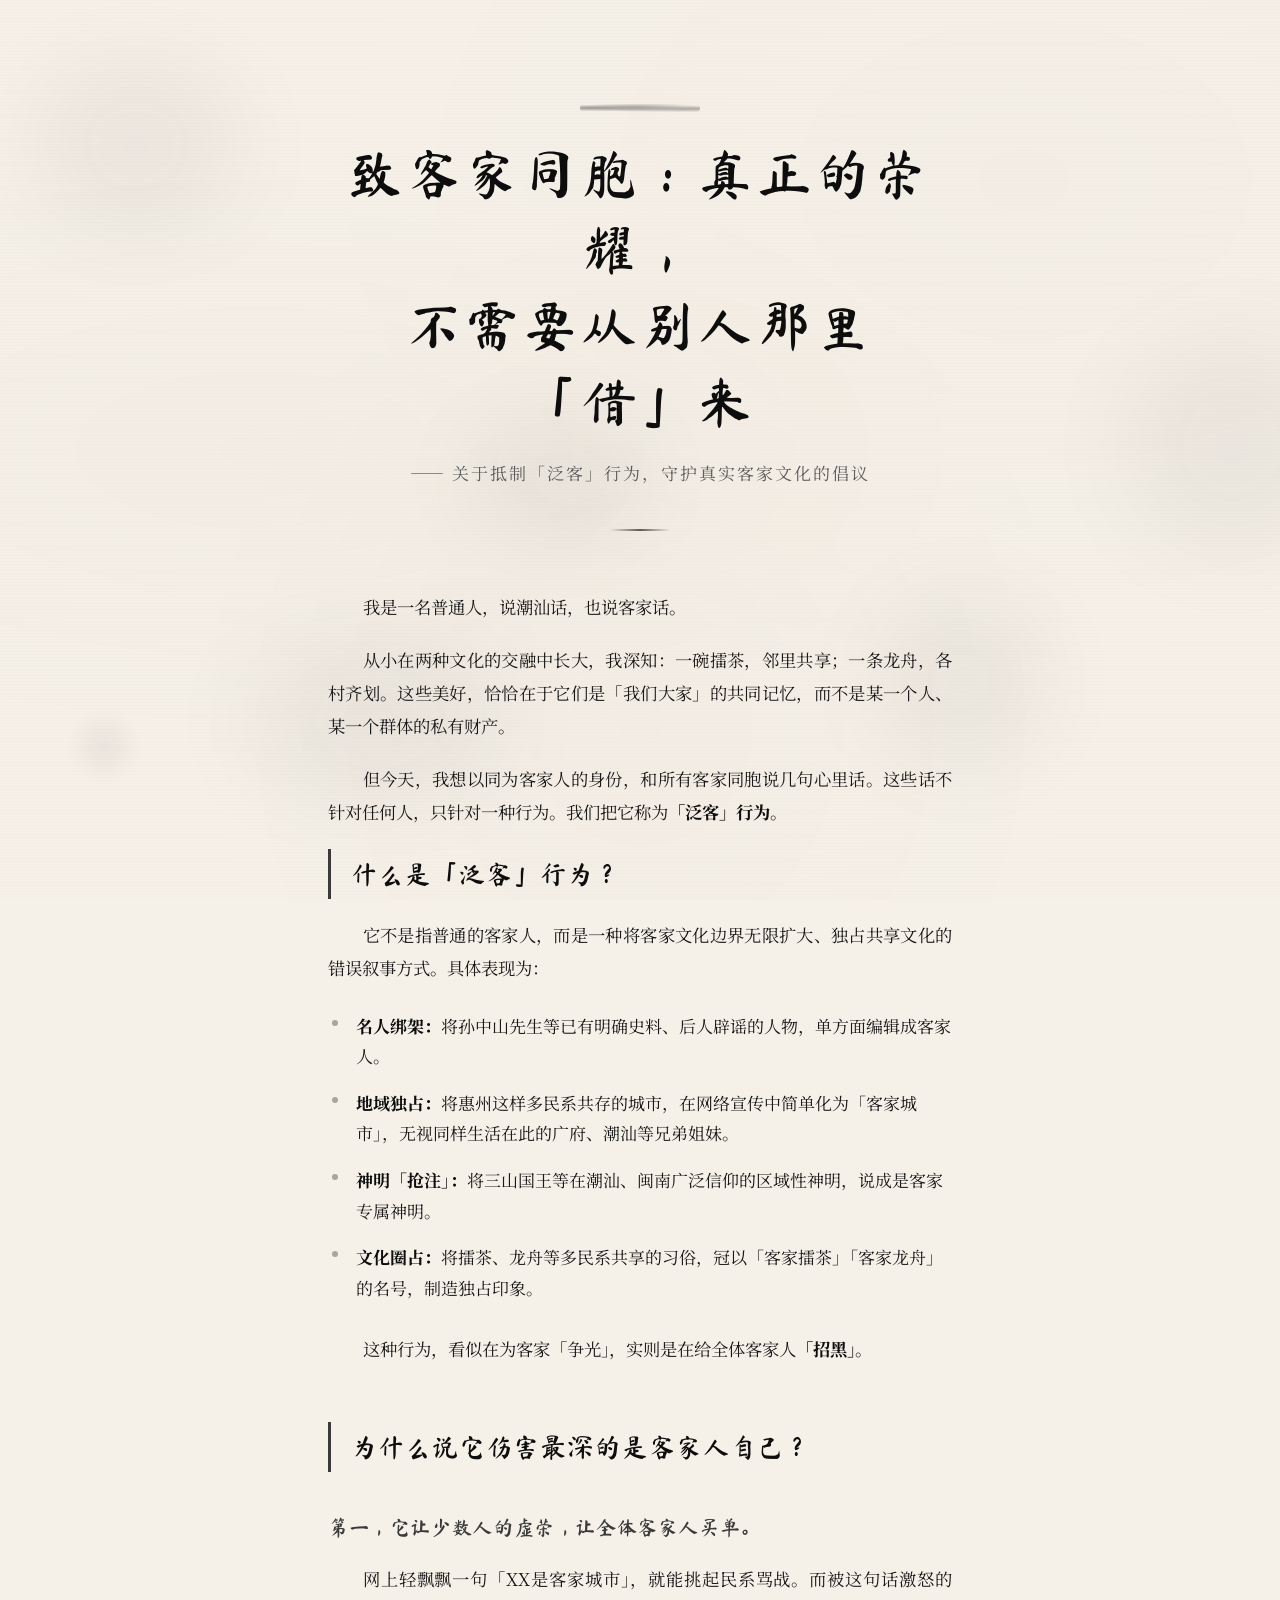
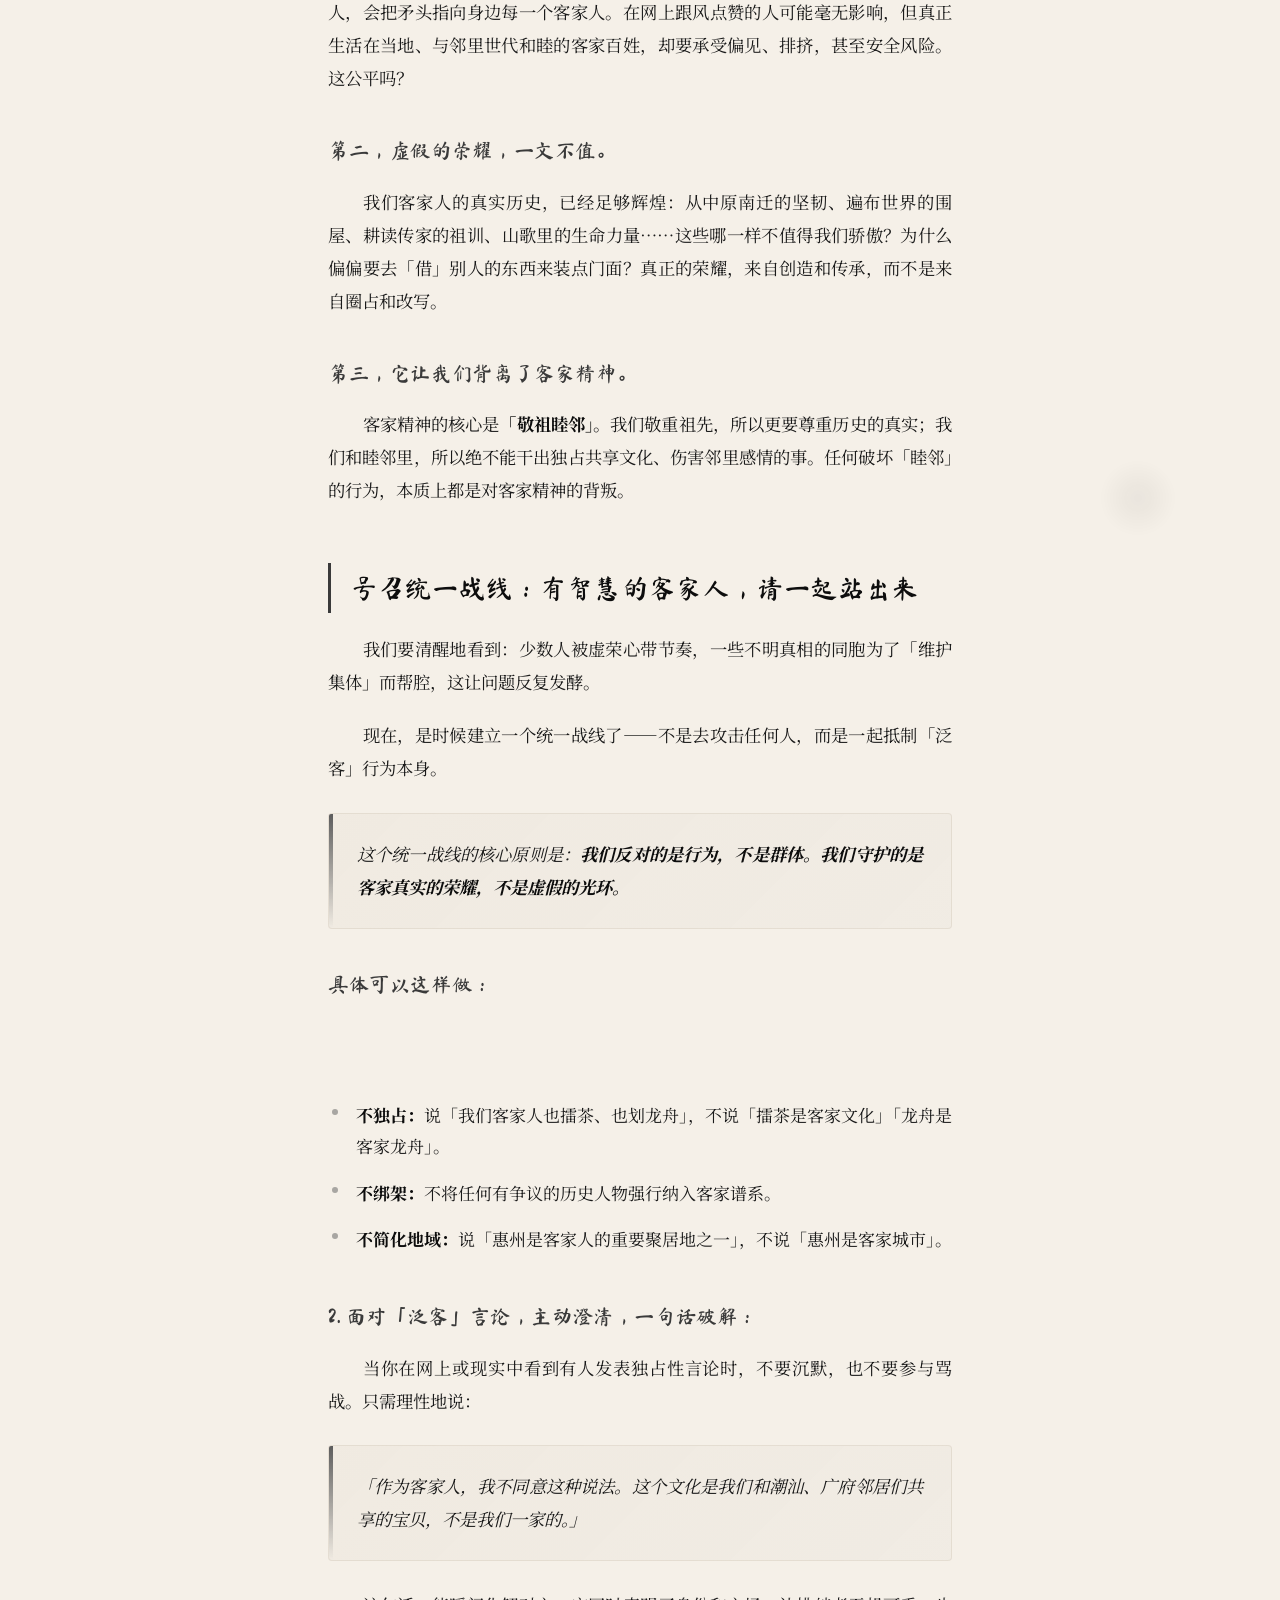
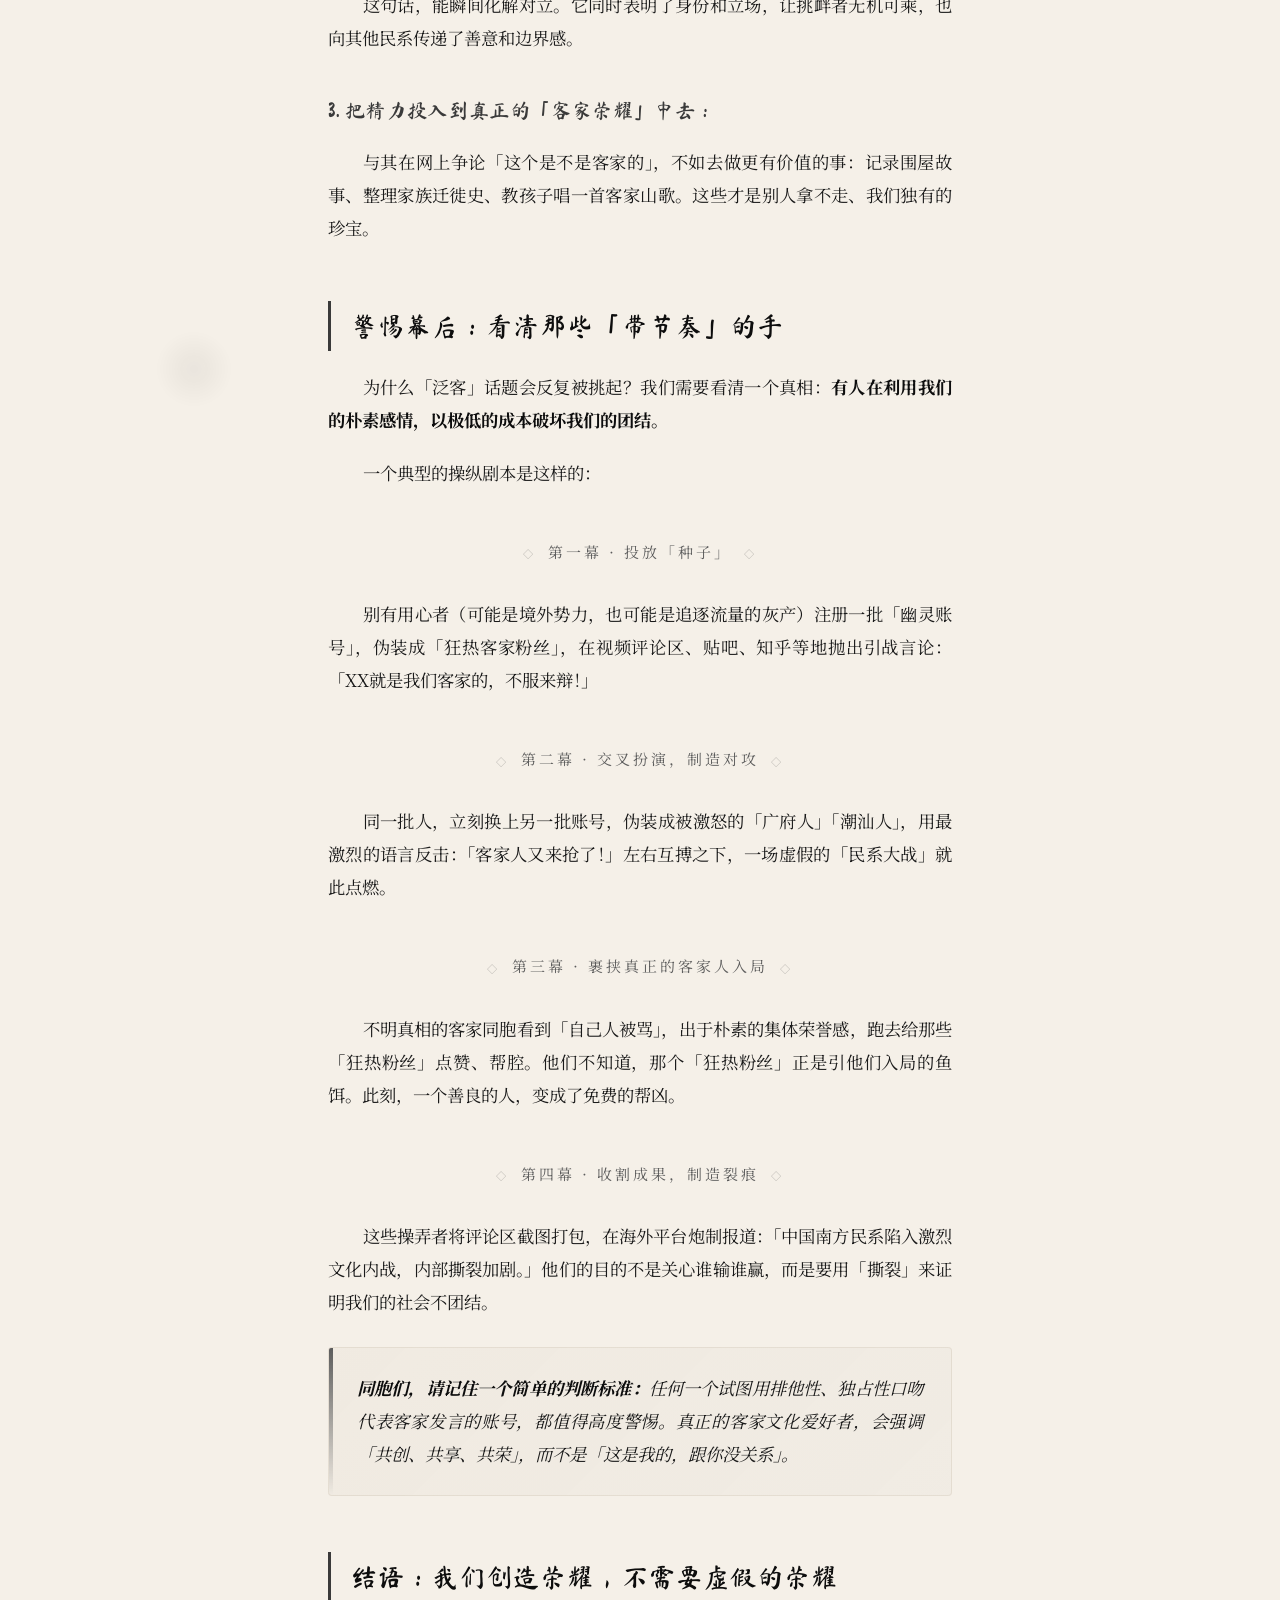
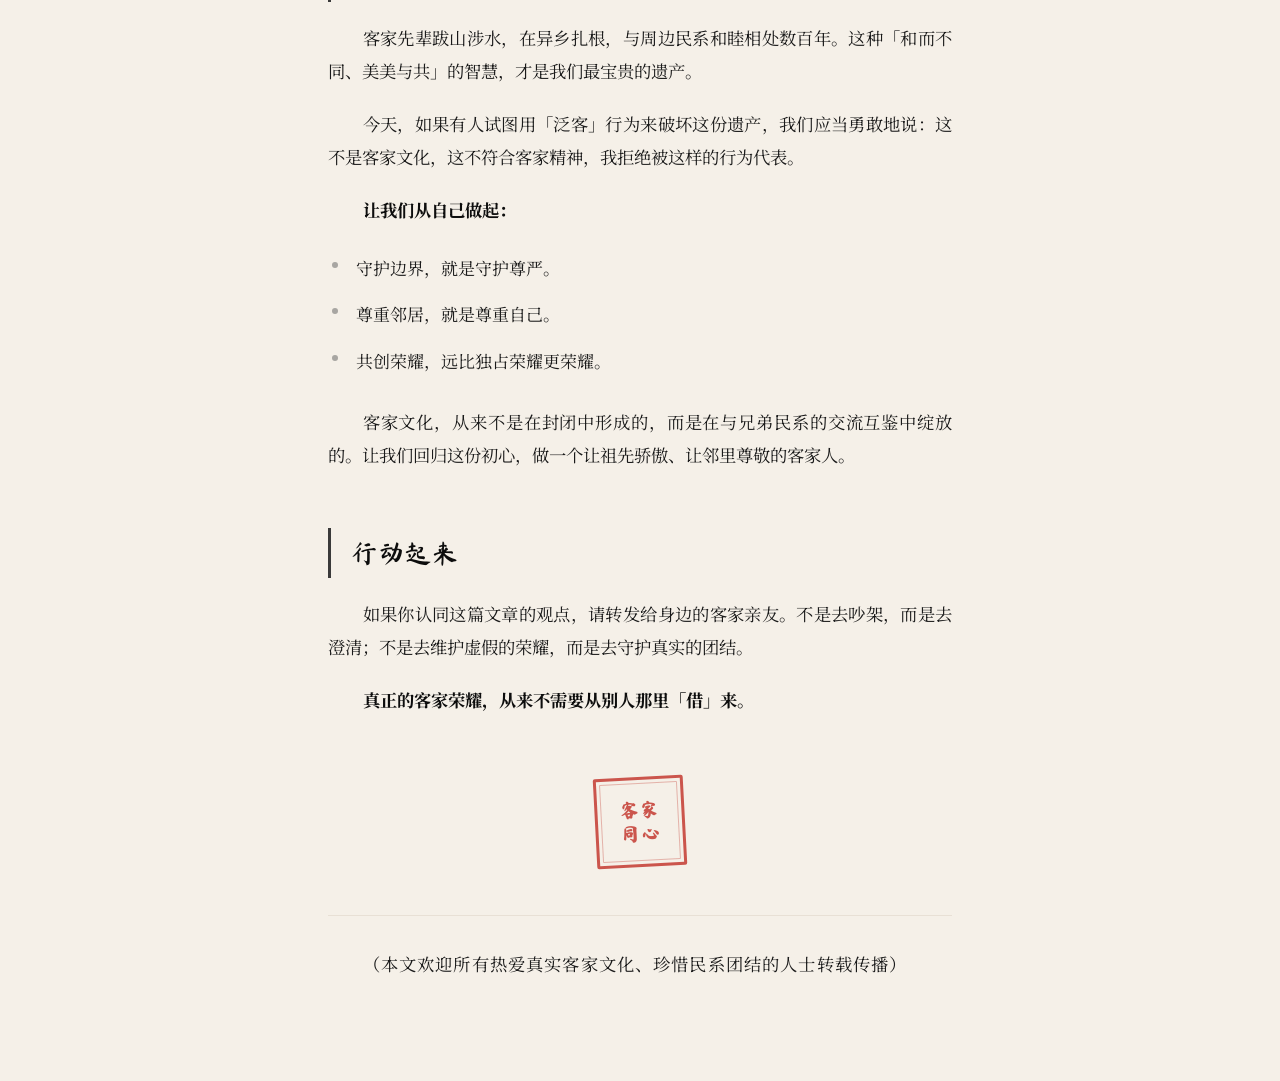
==== index.html @ 27ddeda7 "feat: 泛客倡议页面 — 水墨画风格初版 - 完整文章排版（引言→定义→分析→行动指南→揭露→结语） - 水墨画风格 CSS：宣纸纹理、墨色渐变、笔触线条、印章效果 - 墨云浮动背景 + 墨迹装饰" ====
<!DOCTYPE html>
<html lang="zh-Hans">
<head>
  <meta charset="UTF-8">
  <meta name="viewport" content="width=device-width, initial-scale=1.0">
  <meta name="description" content="关于抵制「泛客」行为、守护真实客家文化的倡议。一名潮客双语普通人的内部喊话，厘清问题与利害，给出行动指南。">
  <meta name="keywords" content="客家,客家文化,泛客,客家人,民系团结,文化守护">
  <meta property="og:title" content="致客家同胞：真正的荣耀，不需要从别人那里「借」来">
  <meta property="og:description" content="关于抵制「泛客」行为、守护真实客家文化的倡议。">
  <meta property="og:type" content="article">
  <meta property="og:locale" content="zh_CN">
  <meta name="twitter:card" content="summary">
  <meta name="robots" content="index, follow">
  <link rel="canonical" href="https://fanke.pages.dev/">
  <title>致客家同胞 — 泛客行为抵制倡议</title>
  <link rel="stylesheet" href="/assets/css/style.css">
  <link rel="preconnect" href="https://fonts.googleapis.com">
  <link rel="preconnect" href="https://fonts.gstatic.com" crossorigin>
  <link href="https://fonts.googleapis.com/css2?family=Ma+Shan+Zheng&family=Noto+Serif+SC:wght@400;600;700&family=ZCOOL+XiaoWei&display=swap" rel="stylesheet">
</head>
<body>

  <!-- Scroll Progress Bar -->
  <div class="scroll-progress" id="scrollProgress"></div>

  <!-- Ink Clouds Background -->
  <div class="ink-clouds" aria-hidden="true">
    <div class="ink-cloud"></div>
    <div class="ink-cloud"></div>
    <div class="ink-cloud"></div>
    <div class="ink-cloud"></div>
    <div class="ink-cloud"></div>
  </div>

  <!-- Ink Splatter Decorations -->
  <div class="ink-splatter" style="top:12%;left:5%;" aria-hidden="true"></div>
  <div class="ink-splatter" style="top:35%;right:8%;" aria-hidden="true"></div>
  <div class="ink-splatter" style="top:60%;left:12%;" aria-hidden="true"></div>

  <!-- Hero -->
  <header class="hero">
    <div class="container">
      <div class="brush-line" aria-hidden="true"></div>
      <h1>致客家同胞：真正的荣耀，<br>不需要从别人那里「借」来</h1>
      <p class="subtitle">—— 关于抵制「泛客」行为，守护真实客家文化的倡议</p>
    </div>
  </header>

  <!-- Article -->
  <article>
    <div class="container">

      <!-- 引言 -->
      <div class="ink-reveal">
        <p>我是一名普通人，说潮汕话，也说客家话。</p>
        <p>从小在两种文化的交融中长大，我深知：一碗擂茶，邻里共享；一条龙舟，各村齐划。这些美好，恰恰在于它们是「我们大家」的共同记忆，而不是某一个人、某一个群体的私有财产。</p>
        <p>但今天，我想以同为客家人的身份，和所有客家同胞说几句心里话。这些话不针对任何人，只针对一种行为。我们把它称为<strong>「泛客」行为</strong>。</p>
      </div>

      <!-- 什么是泛客行为 -->
      <h2 class="first-h2 ink-reveal">什么是「泛客」行为？</h2>
      <div class="ink-reveal">
        <p>它不是指普通的客家人，而是一种将客家文化边界无限扩大、独占共享文化的错误叙事方式。具体表现为：</p>
        <ul>
          <li><strong>名人绑架：</strong>将孙中山先生等已有明确史料、后人辟谣的人物，单方面编辑成客家人。</li>
          <li><strong>地域独占：</strong>将惠州这样多民系共存的城市，在网络宣传中简单化为「客家城市」，无视同样生活在此的广府、潮汕等兄弟姐妹。</li>
          <li><strong>神明「抢注」：</strong>将三山国王等在潮汕、闽南广泛信仰的区域性神明，说成是客家专属神明。</li>
          <li><strong>文化圈占：</strong>将擂茶、龙舟等多民系共享的习俗，冠以「客家擂茶」「客家龙舟」的名号，制造独占印象。</li>
        </ul>
        <p>这种行为，看似在为客家「争光」，实则是在给全体客家人<strong>「招黑」</strong>。</p>
      </div>

      <!-- 为什么伤害最深的是客家人自己 -->
      <h2 class="ink-reveal">为什么说它伤害最深的是客家人自己？</h2>

      <h3 class="ink-reveal">第一，它让少数人的虚荣，让全体客家人买单。</h3>
      <div class="ink-reveal">
        <p>网上轻飘飘一句「XX是客家城市」，就能挑起民系骂战。而被这句话激怒的人，会把矛头指向身边每一个客家人。在网上跟风点赞的人可能毫无影响，但真正生活在当地、与邻里世代和睦的客家百姓，却要承受偏见、排挤，甚至安全风险。这公平吗？</p>
      </div>

      <h3 class="ink-reveal">第二，虚假的荣耀，一文不值。</h3>
      <div class="ink-reveal">
        <p>我们客家人的真实历史，已经足够辉煌：从中原南迁的坚韧、遍布世界的围屋、耕读传家的祖训、山歌里的生命力量……这些哪一样不值得我们骄傲？为什么偏偏要去「借」别人的东西来装点门面？真正的荣耀，来自创造和传承，而不是来自圈占和改写。</p>
      </div>

      <h3 class="ink-reveal">第三，它让我们背离了客家精神。</h3>
      <div class="ink-reveal">
        <p>客家精神的核心是<strong>「敬祖睦邻」</strong>。我们敬重祖先，所以更要尊重历史的真实；我们和睦邻里，所以绝不能干出独占共享文化、伤害邻里感情的事。任何破坏「睦邻」的行为，本质上都是对客家精神的背叛。</p>
      </div>

      <!-- 号召统一战线 -->
      <h2 class="ink-reveal">号召统一战线：有智慧的客家人，请一起站出来</h2>
      <div class="ink-reveal">
        <p>我们要清醒地看到：少数人被虚荣心带节奏，一些不明真相的同胞为了「维护集体」而帮腔，这让问题反复发酵。</p>
        <p>现在，是时候建立一个统一战线了——不是去攻击任何人，而是一起抵制「泛客」行为本身。</p>
      </div>

      <blockquote class="ink-reveal">
        <p>这个统一战线的核心原则是：<strong>我们反对的是行为，不是群体。我们守护的是客家真实的荣耀，不是虚假的光环。</strong></p>
      </blockquote>

      <h3 class="ink-reveal">具体可以这样做：</h3>

      <h3 class="ink-reveal">1. 建立「三不」原则，从自己做起：</h3>
      <div class="ink-reveal">
        <ul>
          <li><strong>不独占：</strong>说「我们客家人也擂茶、也划龙舟」，不说「擂茶是客家文化」「龙舟是客家龙舟」。</li>
          <li><strong>不绑架：</strong>不将任何有争议的历史人物强行纳入客家谱系。</li>
          <li><strong>不简化地域：</strong>说「惠州是客家人的重要聚居地之一」，不说「惠州是客家城市」。</li>
        </ul>
      </div>

      <h3 class="ink-reveal">2. 面对「泛客」言论，主动澄清，一句话破解：</h3>
      <div class="ink-reveal">
        <p>当你在网上或现实中看到有人发表独占性言论时，不要沉默，也不要参与骂战。只需理性地说：</p>
        <blockquote>
          <p>「作为客家人，我不同意这种说法。这个文化是我们和潮汕、广府邻居们共享的宝贝，不是我们一家的。」</p>
        </blockquote>
        <p>这句话，能瞬间化解对立。它同时表明了身份和立场，让挑衅者无机可乘，也向其他民系传递了善意和边界感。</p>
      </div>

      <h3 class="ink-reveal">3. 把精力投入到真正的「客家荣耀」中去：</h3>
      <div class="ink-reveal">
        <p>与其在网上争论「这个是不是客家的」，不如去做更有价值的事：记录围屋故事、整理家族迁徙史、教孩子唱一首客家山歌。这些才是别人拿不走、我们独有的珍宝。</p>
      </div>

      <!-- 警惕幕后 -->
      <h2 class="ink-reveal">警惕幕后：看清那些「带节奏」的手</h2>
      <div class="ink-reveal">
        <p>为什么「泛客」话题会反复被挑起？我们需要看清一个真相：<strong>有人在利用我们的朴素感情，以极低的成本破坏我们的团结。</strong></p>
        <p>一个典型的操纵剧本是这样的：</p>
      </div>

      <div class="scene-marker ink-reveal">第一幕 · 投放「种子」</div>
      <div class="ink-reveal">
        <p>别有用心者（可能是境外势力，也可能是追逐流量的灰产）注册一批「幽灵账号」，伪装成「狂热客家粉丝」，在视频评论区、贴吧、知乎等地抛出引战言论：「XX就是我们客家的，不服来辩！」</p>
      </div>

      <div class="scene-marker ink-reveal">第二幕 · 交叉扮演，制造对攻</div>
      <div class="ink-reveal">
        <p>同一批人，立刻换上另一批账号，伪装成被激怒的「广府人」「潮汕人」，用最激烈的语言反击：「客家人又来抢了！」左右互搏之下，一场虚假的「民系大战」就此点燃。</p>
      </div>

      <div class="scene-marker ink-reveal">第三幕 · 裹挟真正的客家人入局</div>
      <div class="ink-reveal">
        <p>不明真相的客家同胞看到「自己人被骂」，出于朴素的集体荣誉感，跑去给那些「狂热粉丝」点赞、帮腔。他们不知道，那个「狂热粉丝」正是引他们入局的鱼饵。此刻，一个善良的人，变成了免费的帮凶。</p>
      </div>

      <div class="scene-marker ink-reveal">第四幕 · 收割成果，制造裂痕</div>
      <div class="ink-reveal">
        <p>这些操弄者将评论区截图打包，在海外平台炮制报道：「中国南方民系陷入激烈文化内战，内部撕裂加剧。」他们的目的不是关心谁输谁赢，而是要用「撕裂」来证明我们的社会不团结。</p>
      </div>

      <blockquote class="ink-reveal">
        <p><strong>同胞们，请记住一个简单的判断标准：</strong>任何一个试图用排他性、独占性口吻代表客家发言的账号，都值得高度警惕。真正的客家文化爱好者，会强调「共创、共享、共荣」，而不是「这是我的，跟你没关系」。</p>
      </blockquote>

      <!-- 结语 -->
      <h2 class="ink-reveal">结语：我们创造荣耀，不需要虚假的荣耀</h2>
      <div class="ink-reveal">
        <p>客家先辈跋山涉水，在异乡扎根，与周边民系和睦相处数百年。这种「和而不同、美美与共」的智慧，才是我们最宝贵的遗产。</p>
        <p>今天，如果有人试图用「泛客」行为来破坏这份遗产，我们应当勇敢地说：这不是客家文化，这不符合客家精神，我拒绝被这样的行为代表。</p>
      </div>

      <div class="ink-reveal">
        <p><strong>让我们从自己做起：</strong></p>
        <ul>
          <li>守护边界，就是守护尊严。</li>
          <li>尊重邻居，就是尊重自己。</li>
          <li>共创荣耀，远比独占荣耀更荣耀。</li>
        </ul>
      </div>

      <div class="ink-reveal">
        <p>客家文化，从来不是在封闭中形成的，而是在与兄弟民系的交流互鉴中绽放的。让我们回归这份初心，做一个让祖先骄傲、让邻里尊敬的客家人。</p>
      </div>

      <!-- 行动起来 -->
      <h2 class="ink-reveal">行动起来</h2>
      <div class="ink-reveal">
        <p>如果你认同这篇文章的观点，请转发给身边的客家亲友。不是去吵架，而是去澄清；不是去维护虚假的荣耀，而是去守护真实的团结。</p>
        <p><strong>真正的客家荣耀，从来不需要从别人那里「借」来。</strong></p>
      </div>

      <!-- 印章 -->
      <div class="seal ink-reveal">
        <div class="seal-stamp">
          <span>客家</span>
          <span>同心</span>
        </div>
      </div>

      <!-- 文章尾部 -->
      <div class="article-footer ink-reveal">
        <p>（本文欢迎所有热爱真实客家文化、珍惜民系团结的人士转载传播）</p>
      </div>

    </div>
  </article>

  <!-- Back to Top -->
  <button class="back-to-top" id="backToTop" aria-label="返回顶部" title="返回顶部">↑</button>

  <script src="/assets/js/main.js"></script>
</body>
</html>
---- assets/css/style.css ----
/* ━━━━━━━━━━━━━━━━━━━━━━━━━━━━━━
   泛客 — 水墨画风格
   Ink Wash Painting Style
   ━━━━━━━━━━━━━━━━━━━━━━━━━━━━━━ */

/* ==== CSS Variables ==== */
:root {
  /* Ink palette */
  --ink: #1a1a1a;
  --ink-heavy: #0d0d0d;
  --ink-light: #3a3a3a;
  --ink-fade: #5c5c5c;
  --ink-wash: #8a8a8a;

  /* Paper tones */
  --paper: #f5f0e8;
  --paper-warm: #ede4d3;
  --paper-dark: #e0d8c8;
  --paper-light: #faf7f0;

  /* Accent — cinnabar seal red */
  --seal: #c43a31;
  --seal-dark: #9a2822;
  --seal-fade: rgba(196, 58, 49, 0.12);

  /* Gold accent (subtle) */
  --gold: #8b7355;
  --gold-light: #a89880;

  /* Typography */
  --font-serif: "Noto Serif SC", "Source Han Serif SC", "STSong", "SimSun", "Songti SC", "KaiTi", "楷体", serif;
  --font-display: "Ma Shan Zheng", "ZCOOL XiaoWei", "Noto Serif SC", "STKaiti", "KaiTi", "楷体", serif;

  /* Layout */
  --max-width: 720px;
  --content-padding: clamp(20px, 5vw, 48px);
  --radius: 4px;

  /* Transitions */
  --ease: cubic-bezier(0.25, 0.1, 0.25, 1);
}

/* ==== Reset & Base ==== */
*, *::before, *::after { box-sizing: border-box; margin: 0; padding: 0; }

html {
  scroll-behavior: smooth;
  scroll-padding-top: 20px;
  font-size: 17px;
}

body {
  font-family: var(--font-serif);
  background: var(--paper);
  color: var(--ink);
  line-height: 1.9;
  -webkit-font-smoothing: antialiased;
  text-rendering: optimizeLegibility;
  overflow-x: hidden;
  min-height: 100vh;
  position: relative;
}

/* ── Paper Texture Background ── */
body::before {
  content: '';
  position: fixed;
  inset: 0;
  z-index: 0;
  pointer-events: none;
  opacity: 0.5;
  background:
    /* Fiber texture */
    repeating-linear-gradient(
      0deg,
      transparent,
      transparent 2px,
      rgba(139, 115, 85, 0.03) 2px,
      rgba(139, 115, 85, 0.03) 3px
    ),
    /* Subtle grain via radial noise simulation */
    radial-gradient(ellipse at 20% 50%, rgba(139,115,85,0.04) 0%, transparent 50%),
    radial-gradient(ellipse at 80% 20%, rgba(139,115,85,0.03) 0%, transparent 50%),
    radial-gradient(ellipse at 50% 80%, rgba(139,115,85,0.04) 0%, transparent 50%);
}

/* ── Ink Wash Background Clouds ── */
.ink-clouds {
  position: fixed;
  inset: 0;
  z-index: 0;
  pointer-events: none;
  opacity: 0.06;
}
.ink-cloud {
  position: absolute;
  border-radius: 50%;
  background: radial-gradient(circle, var(--ink) 0%, transparent 70%);
  filter: blur(40px);
}
.ink-cloud:nth-child(1) { width: 400px; height: 200px; top: 5%; left: -5%; animation: inkDrift 20s ease-in-out infinite; }
.ink-cloud:nth-child(2) { width: 300px; height: 350px; top: 30%; right: -8%; animation: inkDrift 25s ease-in-out infinite reverse; }
.ink-cloud:nth-child(3) { width: 500px; height: 180px; bottom: 10%; left: 10%; animation: inkDrift 30s ease-in-out infinite; }
.ink-cloud:nth-child(4) { width: 250px; height: 280px; top: 60%; right: 15%; animation: inkDrift 22s ease-in-out infinite reverse; }
.ink-cloud:nth-child(5) { width: 350px; height: 150px; top: 45%; left: 30%; animation: inkDrift 28s ease-in-out infinite; }

@keyframes inkDrift {
  0%, 100% { transform: translate(0, 0) scale(1); }
  25% { transform: translate(20px, -15px) scale(1.05); }
  50% { transform: translate(-10px, 10px) scale(0.95); }
  75% { transform: translate(15px, -5px) scale(1.02); }
}

/* ==== Container ==== */
.container {
  max-width: var(--max-width);
  margin: 0 auto;
  padding: 0 var(--content-padding);
  position: relative;
  z-index: 1;
}

/* ==== Hero / Header ==== */
.hero {
  padding: 80px 0 60px;
  text-align: center;
  position: relative;
  z-index: 1;
}
.hero::after {
  content: '';
  display: block;
  width: 60px;
  height: 2px;
  background: linear-gradient(90deg, transparent, var(--ink-fade), transparent);
  margin: 40px auto 0;
}

/* ── Brush Stroke Decorative Line ── */
.brush-line {
  display: block;
  width: 120px;
  height: 8px;
  margin: 24px auto;
  position: relative;
  background:
    radial-gradient(ellipse at 10% 50%, var(--ink) 0%, transparent 60%),
    radial-gradient(ellipse at 50% 40%, var(--ink-fade) 0%, transparent 70%),
    radial-gradient(ellipse at 90% 60%, var(--ink-light) 0%, transparent 50%);
  border-radius: 4px;
  opacity: 0.4;
}
.brush-line::after {
  content: '';
  position: absolute;
  left: -10px;
  right: -10px;
  top: 50%;
  height: 1px;
  background:
    linear-gradient(90deg, transparent, rgba(26,26,26,0.08) 30%, rgba(26,26,26,0.08) 70%, transparent);
  transform: translateY(-50%);
}

.hero h1 {
  font-family: var(--font-display);
  font-size: clamp(2rem, 6vw, 3.2rem);
  font-weight: 400;
  color: var(--ink-heavy);
  letter-spacing: 0.08em;
  line-height: 1.4;
  margin-bottom: 16px;
}
.hero .subtitle {
  font-size: 1rem;
  color: var(--ink-fade);
  letter-spacing: 0.12em;
  font-weight: 400;
}

/* ==== Article Content ==== */
article {
  padding: 0 0 80px;
  position: relative;
  z-index: 1;
}

article h2 {
  font-family: var(--font-display);
  font-size: 1.55rem;
  font-weight: 400;
  color: var(--ink-heavy);
  margin: 56px 0 20px;
  letter-spacing: 0.04em;
  position: relative;
  padding-left: 20px;
  border-left: 3px solid var(--ink-light);
}
article h2.first-h2 {
  margin-top: 0;
}

article h3 {
  font-family: var(--font-display);
  font-size: 1.2rem;
  font-weight: 400;
  color: var(--ink-light);
  margin: 36px 0 16px;
  letter-spacing: 0.03em;
}

article p {
  margin: 0 0 20px;
  text-indent: 2em;
  font-size: 1.02rem;
  color: var(--ink);
  text-align: justify;
}
article p.no-indent {
  text-indent: 0;
}

/* ── Strong emphasis ── */
article strong {
  color: var(--ink-heavy);
  font-weight: 700;
}

/* ── Blockquote (quoted sections) ── */
article blockquote {
  margin: 28px 0;
  padding: 24px 28px;
  background: linear-gradient(135deg, rgba(139,115,85,0.04), rgba(26,26,26,0.02));
  border: 1px solid rgba(139, 115, 85, 0.12);
  border-radius: var(--radius);
  position: relative;
  font-style: italic;
  color: var(--ink-light);
}
article blockquote::before {
  content: '';
  position: absolute;
  top: 0;
  left: 0;
  width: 4px;
  height: 100%;
  background: linear-gradient(180deg, var(--ink-fade), transparent);
  border-radius: 2px 0 0 2px;
}
article blockquote p {
  text-indent: 0;
  margin: 0;
}

/* ── List styles ── */
article ul {
  list-style: none;
  margin: 16px 0 24px;
  padding-left: 0;
}
article ul li {
  position: relative;
  padding: 6px 0 6px 28px;
  margin-bottom: 4px;
  color: var(--ink);
  line-height: 1.8;
}
article ul li::before {
  content: '';
  position: absolute;
  left: 4px;
  top: 15px;
  width: 6px;
  height: 6px;
  background: var(--ink-fade);
  border-radius: 50%;
  opacity: 0.5;
}

/* Numbered list */
article ol {
  margin: 20px 0 28px;
  padding-left: 0;
  list-style: none;
  counter-reset: step;
}
article ol li {
  counter-increment: step;
  position: relative;
  padding: 10px 0 10px 40px;
  margin-bottom: 8px;
}
article ol li::before {
  content: counter(step);
  position: absolute;
  left: 0;
  top: 10px;
  width: 28px;
  height: 28px;
  border-radius: 50%;
  background: linear-gradient(135deg, var(--ink-light), var(--ink));
  color: var(--paper);
  font-size: 0.78rem;
  font-weight: 700;
  display: flex;
  align-items: center;
  justify-content: center;
  font-family: var(--font-serif);
}

/* ── Scene / Act markers ── */
.scene-marker {
  text-align: center;
  margin: 48px 0 32px;
  color: var(--ink-fade);
  font-size: 0.88rem;
  letter-spacing: 0.2em;
  position: relative;
}
.scene-marker::before,
.scene-marker::after {
  content: '◇';
  margin: 0 12px;
  font-size: 0.6rem;
  opacity: 0.4;
  vertical-align: middle;
}

/* ── Divider ── */
.ink-divider {
  text-align: center;
  margin: 40px 0;
  color: var(--ink-wash);
  font-size: 0.8rem;
  letter-spacing: 0.3em;
  opacity: 0.4;
}

/* ── Seal Stamp (印章) ── */
.seal {
  display: flex;
  align-items: center;
  justify-content: center;
  margin: 60px auto 0;
  text-align: center;
}
.seal-stamp {
  display: inline-flex;
  flex-direction: column;
  align-items: center;
  justify-content: center;
  width: 90px;
  height: 90px;
  border: 3px solid var(--seal);
  border-radius: 2px;
  color: var(--seal);
  font-family: var(--font-display);
  font-size: 1.1rem;
  font-weight: 700;
  letter-spacing: 0.05em;
  line-height: 1.3;
  position: relative;
  opacity: 0.85;
  transform: rotate(-3deg);
  transition: transform 0.4s var(--ease), opacity 0.4s var(--ease);
}
.seal-stamp:hover {
  transform: rotate(0deg);
  opacity: 1;
}
.seal-stamp::after {
  content: '';
  position: absolute;
  inset: 3px;
  border: 1px solid var(--seal);
  opacity: 0.4;
  border-radius: 1px;
}

/* ── Article footer ── */
.article-footer {
  text-align: center;
  margin-top: 48px;
  padding-top: 32px;
  border-top: 1px solid rgba(139,115,85,0.12);
  color: var(--ink-wash);
  font-size: 0.85rem;
  letter-spacing: 0.08em;
}

/* ==== Ink Splatter Decoration ==== */
.ink-splatter {
  position: absolute;
  pointer-events: none;
  z-index: 0;
  opacity: 0.04;
}
.ink-splatter::before {
  content: '';
  display: block;
  width: 80px;
  height: 80px;
  background: radial-gradient(circle, var(--ink) 0%, transparent 70%);
  border-radius: 40% 60% 55% 45% / 45% 55% 45% 55%;
  filter: blur(3px);
}

/* ==== Scroll Progress Bar (Ink style) ==== */
.scroll-progress {
  position: fixed;
  top: 0;
  left: 0;
  height: 2px;
  z-index: 999;
  background: linear-gradient(90deg, var(--ink-wash), var(--ink-light));
  transform-origin: left;
  transform: scaleX(0);
  will-change: transform;
  pointer-events: none;
}

/* ==== Back to Top ==== */
.back-to-top {
  position: fixed;
  bottom: 32px;
  right: 24px;
  z-index: 99;
  width: 40px;
  height: 40px;
  border-radius: 50%;
  background: var(--paper-dark);
  border: 1px solid rgba(139,115,85,0.15);
  color: var(--ink-fade);
  display: flex;
  align-items: center;
  justify-content: center;
  cursor: pointer;
  opacity: 0;
  transform: translateY(20px);
  transition: opacity 0.35s var(--ease), transform 0.35s var(--ease), background 0.25s;
  font-size: 1.1rem;
}
.back-to-top.visible {
  opacity: 0.7;
  transform: translateY(0);
}
.back-to-top:hover {
  background: var(--paper);
  border-color: rgba(139,115,85,0.25);
  opacity: 1;
  color: var(--ink-light);
}

/* ==== Ink Bleed Reveal Animation ==== */
.ink-reveal {
  opacity: 0;
  transform: translateY(24px);
  transition: opacity 0.8s var(--ease), transform 0.8s var(--ease);
}
.ink-reveal.visible {
  opacity: 1;
  transform: translateY(0);
}

/* ==== Reduced Motion ==== */
@media (prefers-reduced-motion: reduce) {
  .ink-cloud { animation: none; }
  .ink-reveal { transition: none; opacity: 1; transform: none; }
}

/* ==== Responsive ==== */
@media (max-width: 768px) {
  html { font-size: 16px; }
  .hero { padding: 48px 0 40px; }
  .hero h1 { font-size: 1.6rem; letter-spacing: 0.06em; }
  article h2 { font-size: 1.3rem; margin: 40px 0 16px; padding-left: 14px; }
  article h3 { font-size: 1.08rem; }
  article p { text-indent: 1.5em; }
  .seal-stamp { width: 72px; height: 72px; font-size: 0.95rem; }
  article ol li { padding-left: 34px; }
  article ol li::before { width: 24px; height: 24px; font-size: 0.7rem; }
  .back-to-top { bottom: 20px; right: 16px; width: 36px; height: 36px; }
}

@media (max-width: 480px) {
  html { font-size: 15px; }
  .container { padding: 0 16px; }
  .hero { padding: 36px 0 32px; }
  .hero h1 { font-size: 1.4rem; }
  .hero .subtitle { font-size: 0.85rem; }
  article h2 { font-size: 1.15rem; }
  .scene-marker { margin: 36px 0 24px; font-size: 0.78rem; }
  .seal { margin-top: 40px; }
}

/* ==== Print ==== */
@media print {
  body::before, .ink-clouds, .ink-splatter, .scroll-progress, .back-to-top { display: none; }
  body { background: #fff; color: #000; font-size: 12pt; }
  article h2 { color: #000; }
}
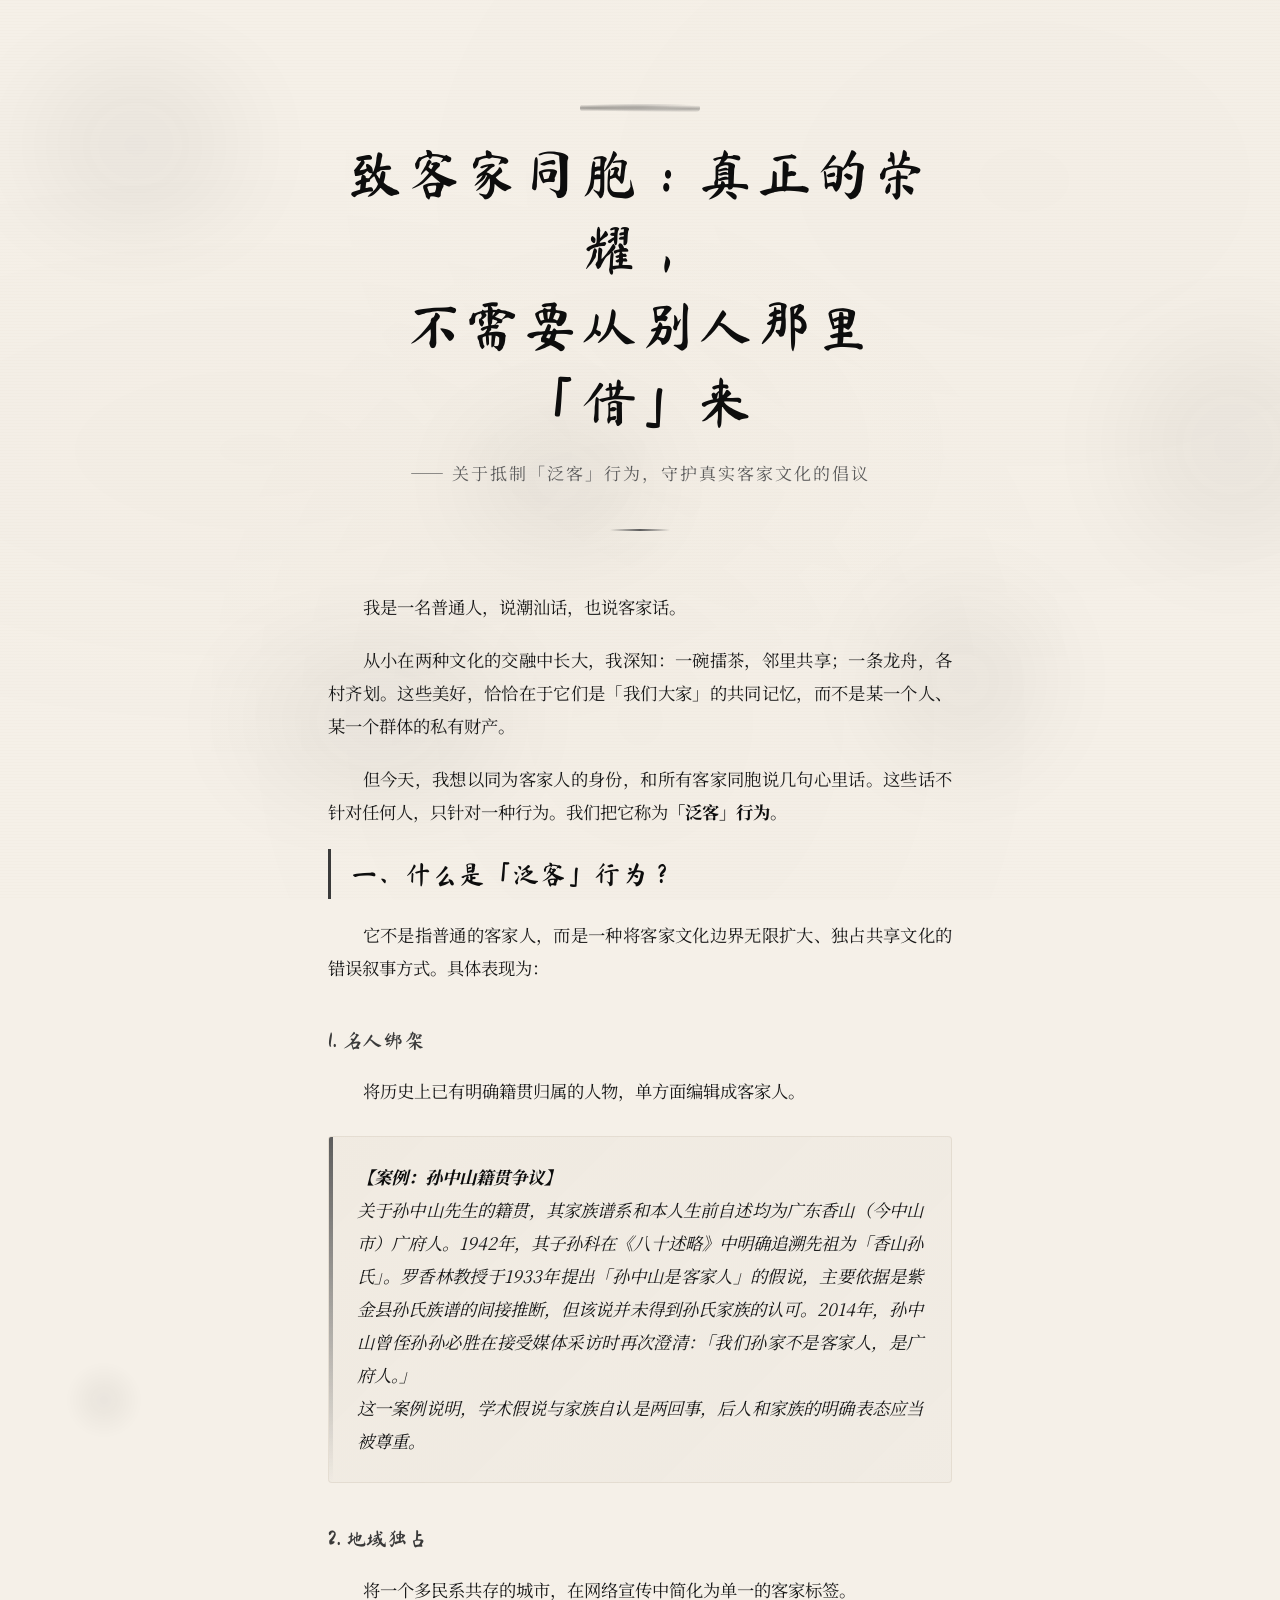
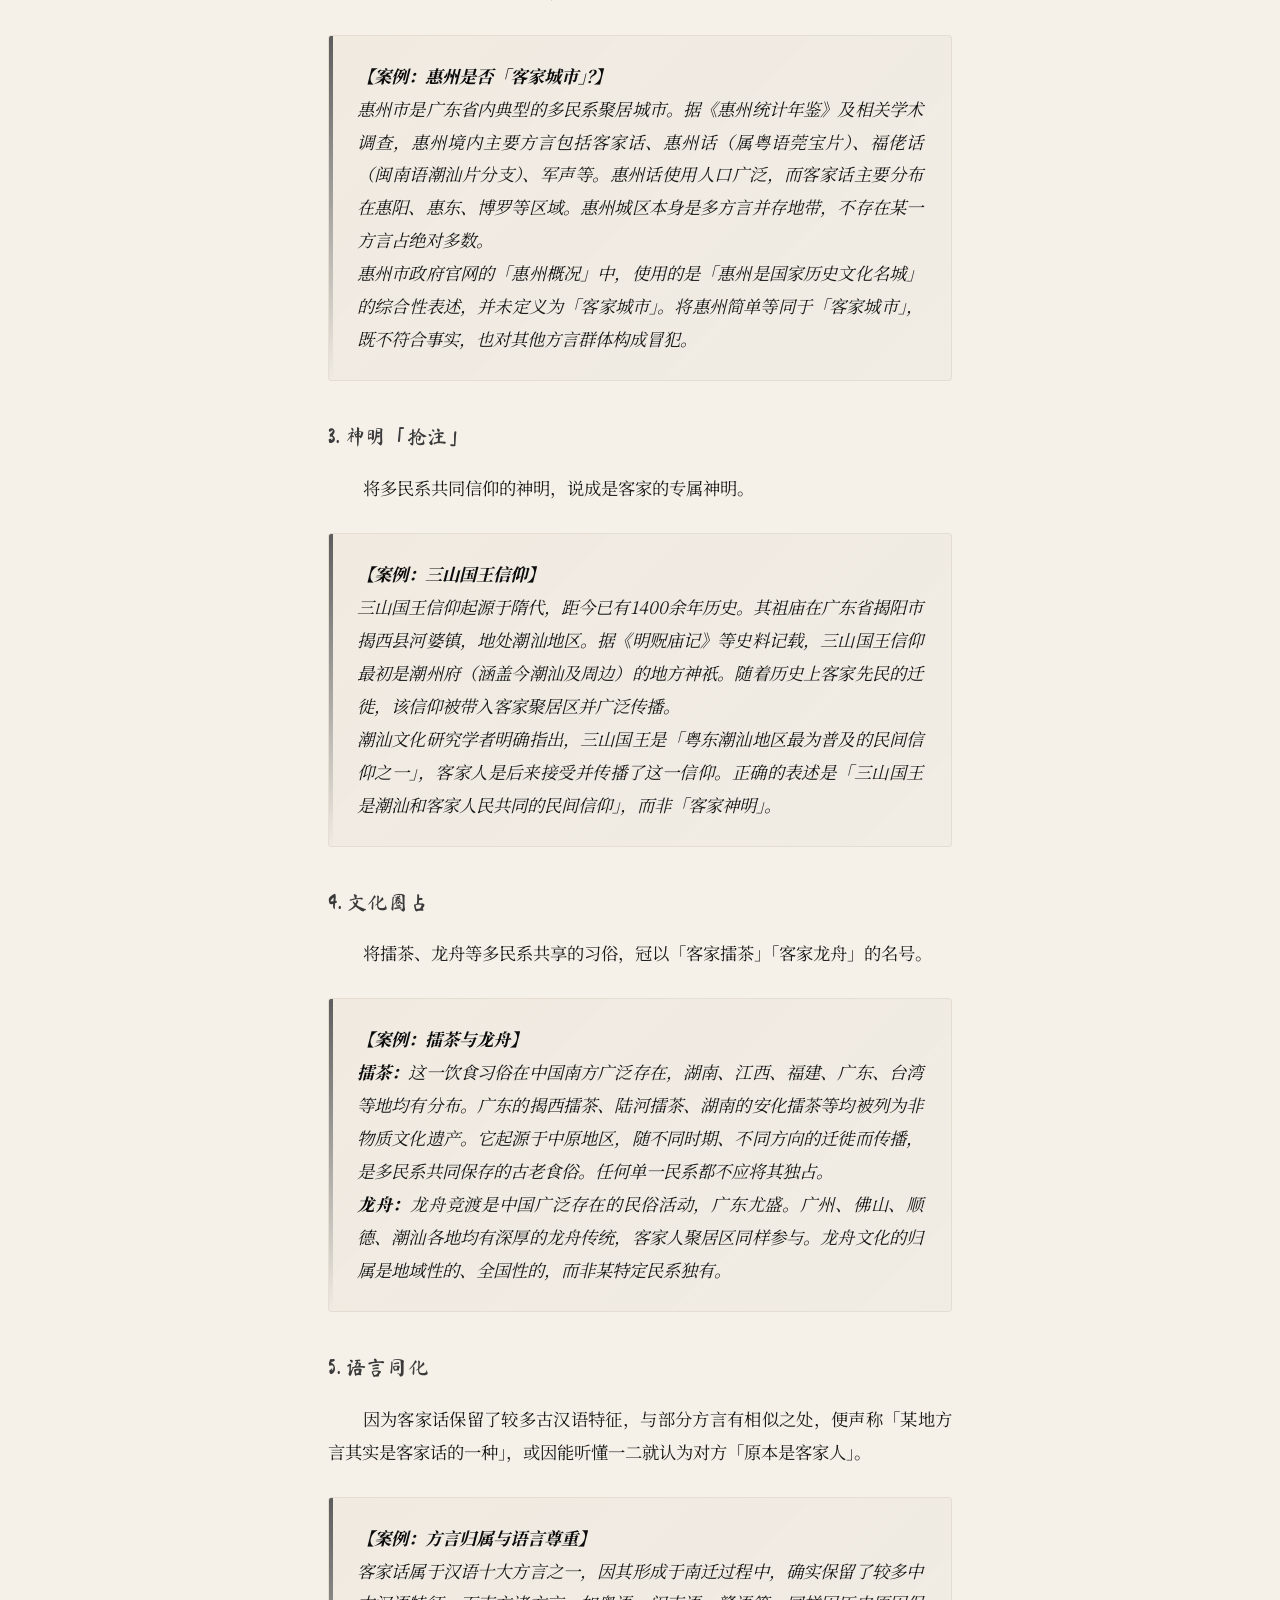
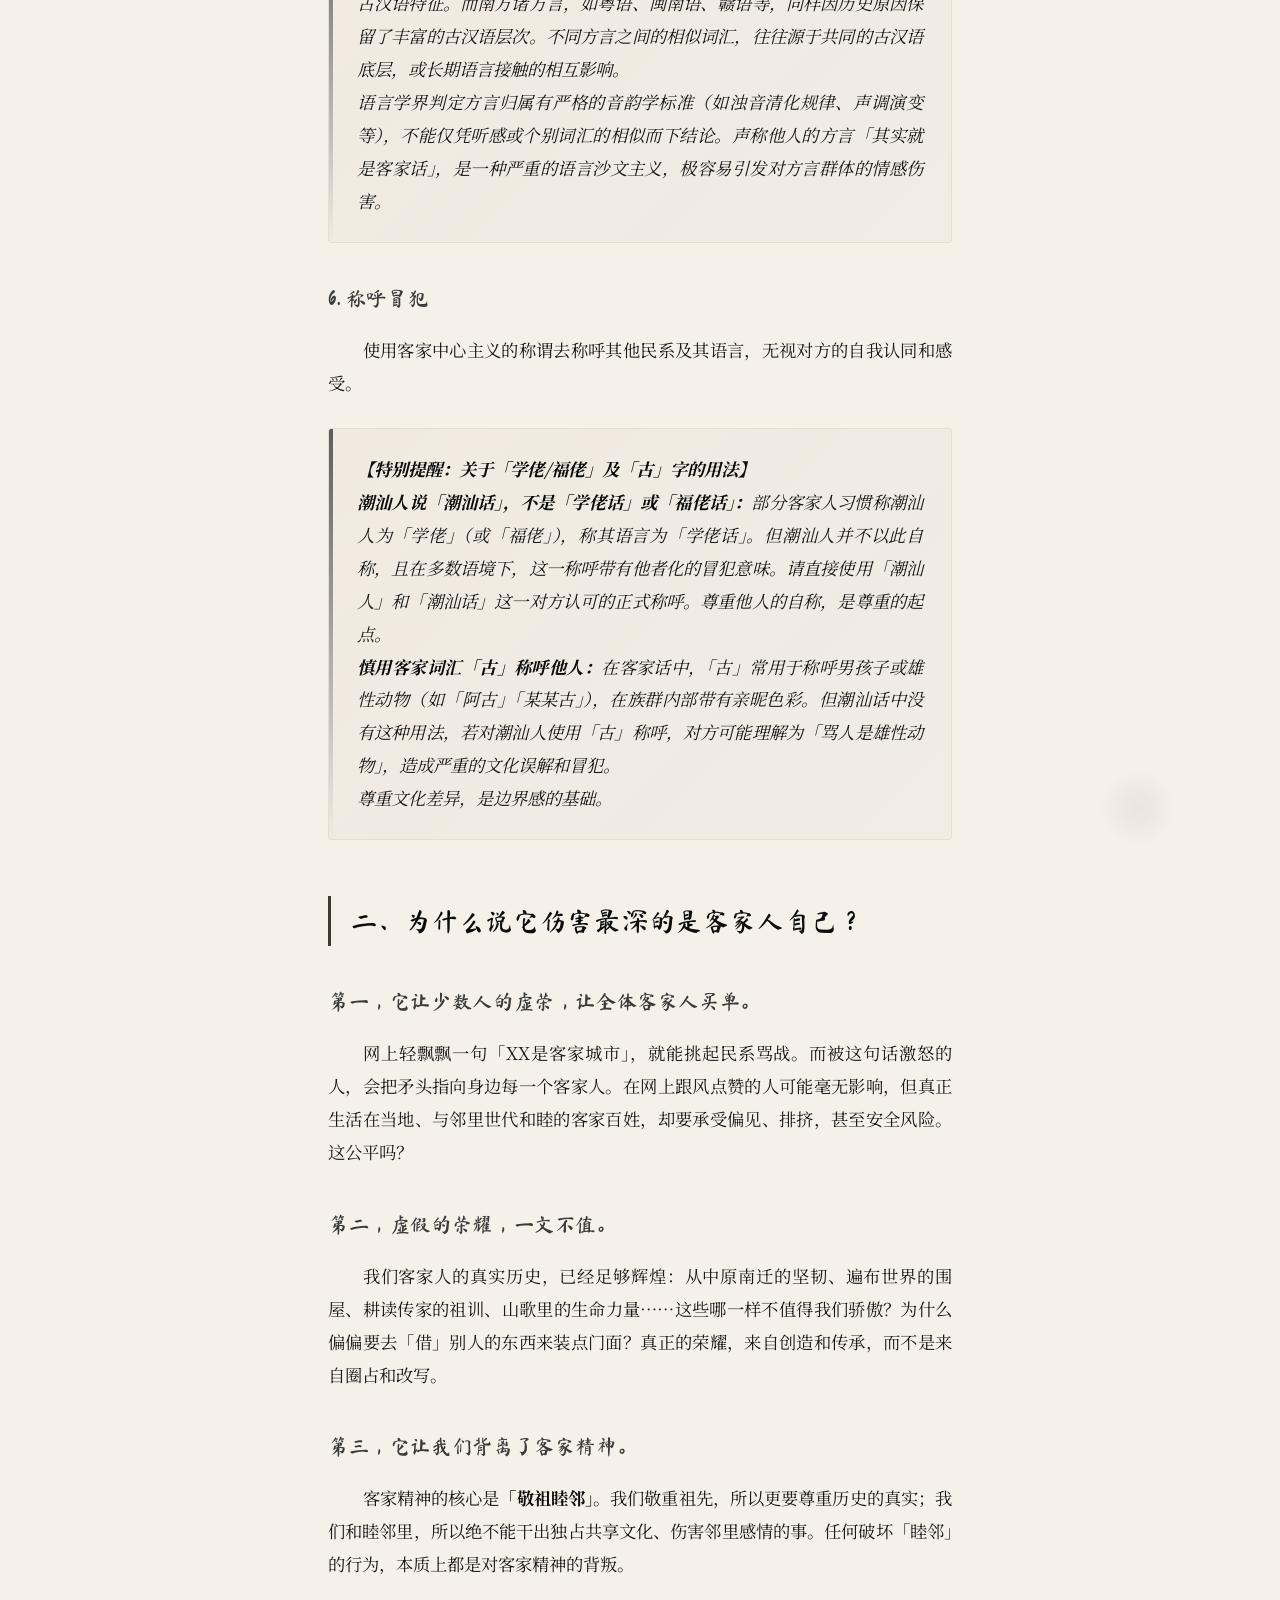
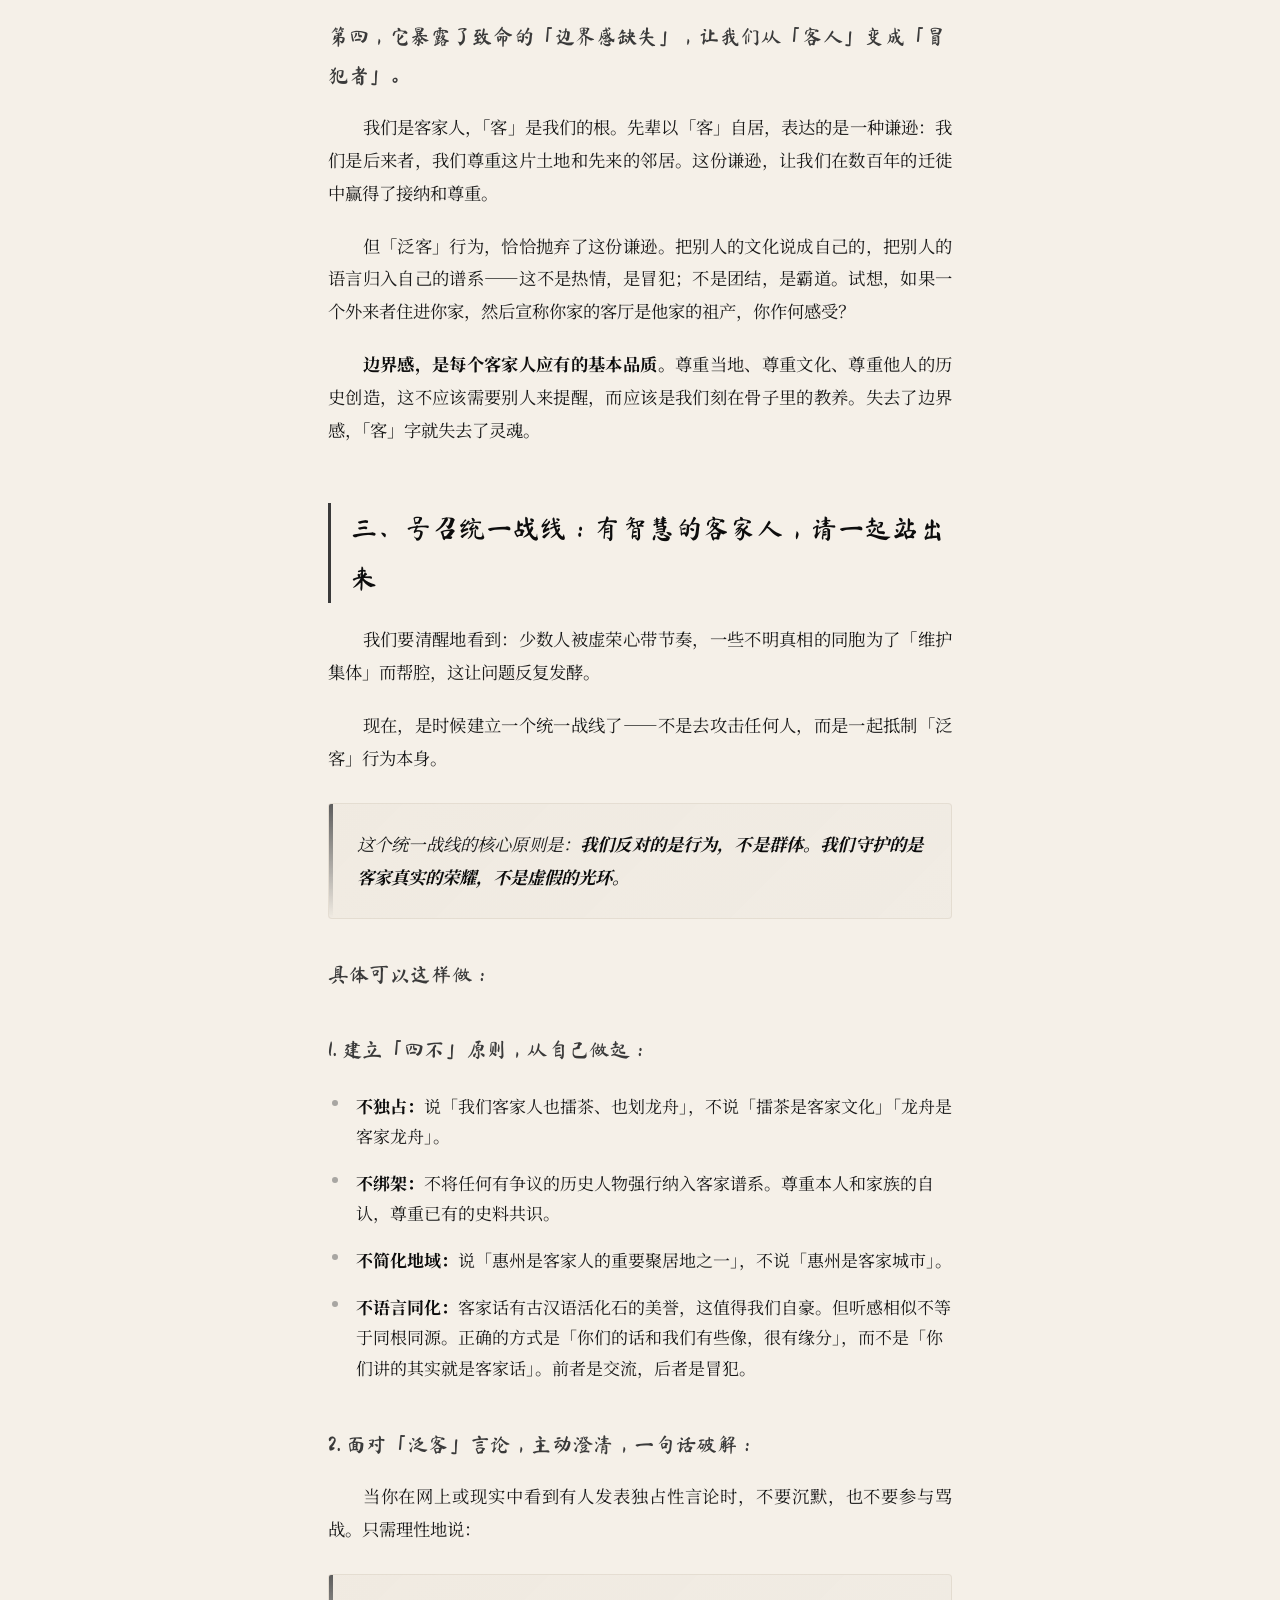
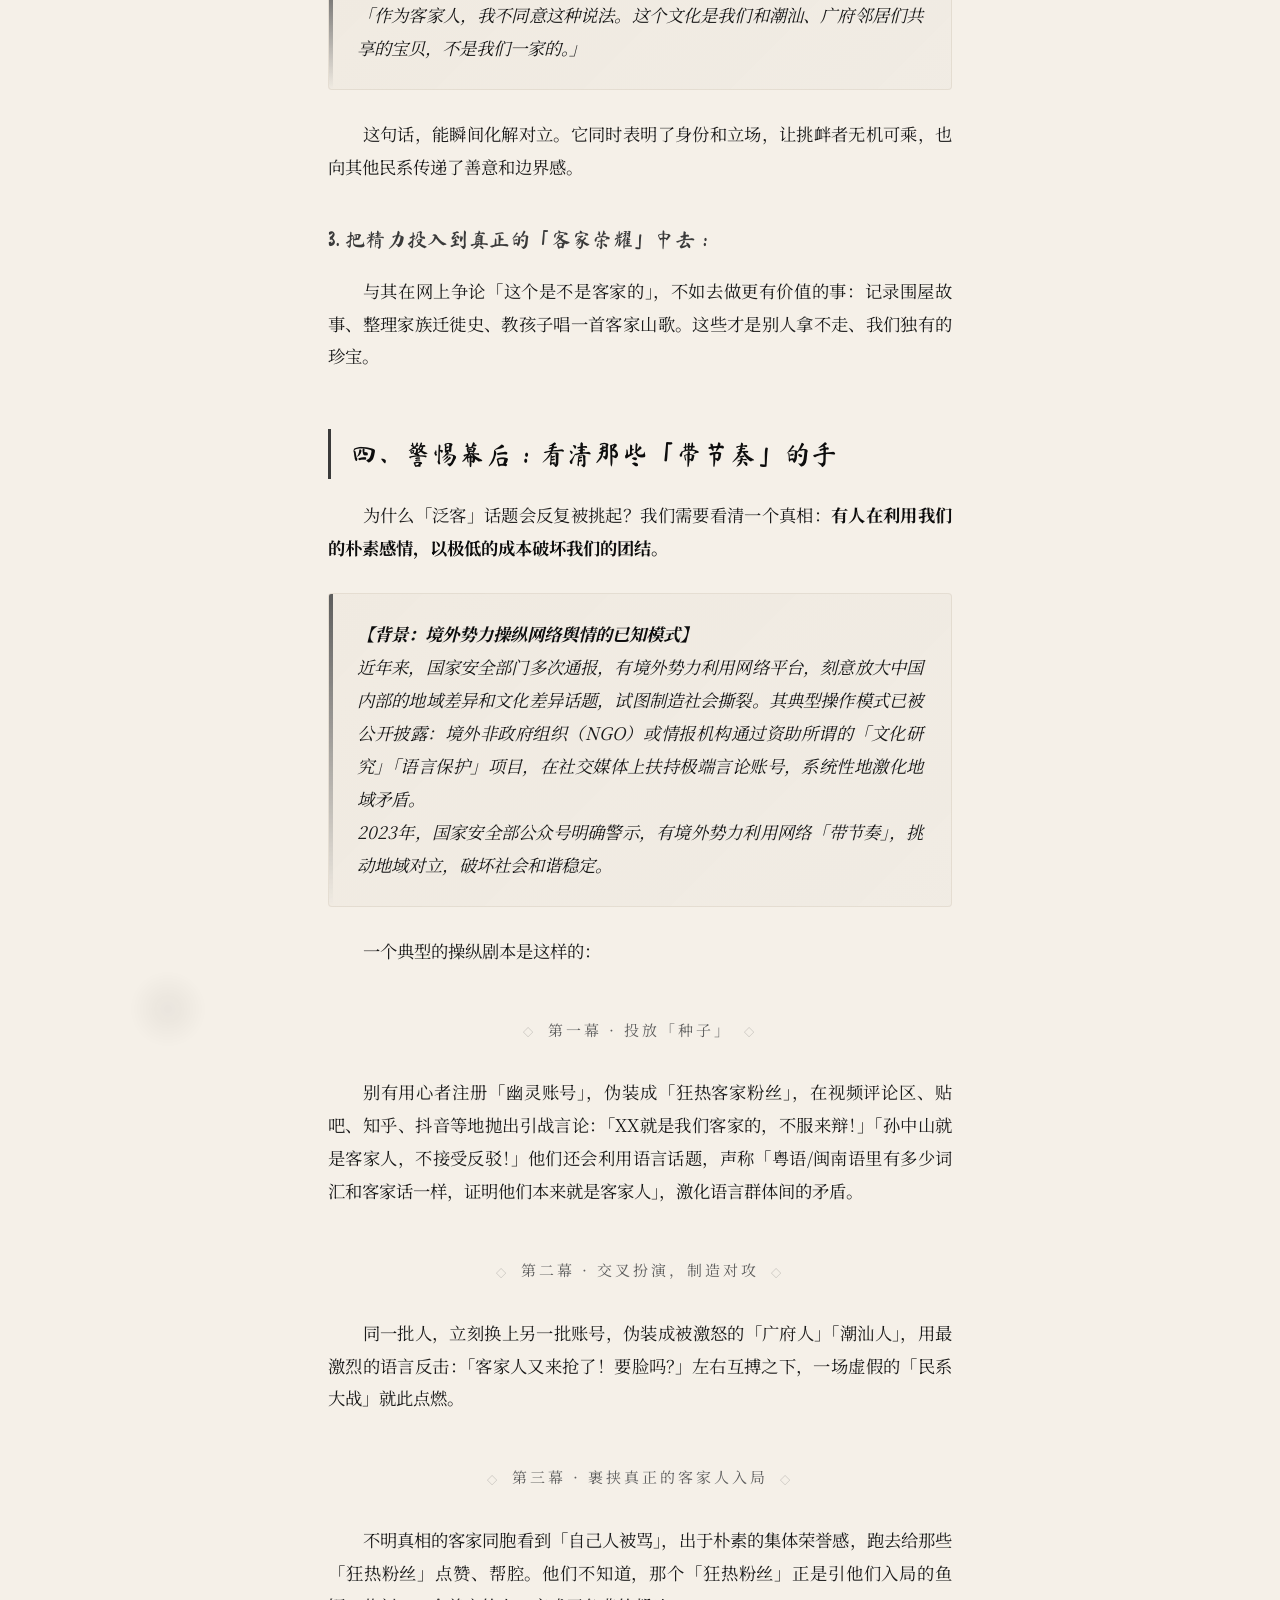
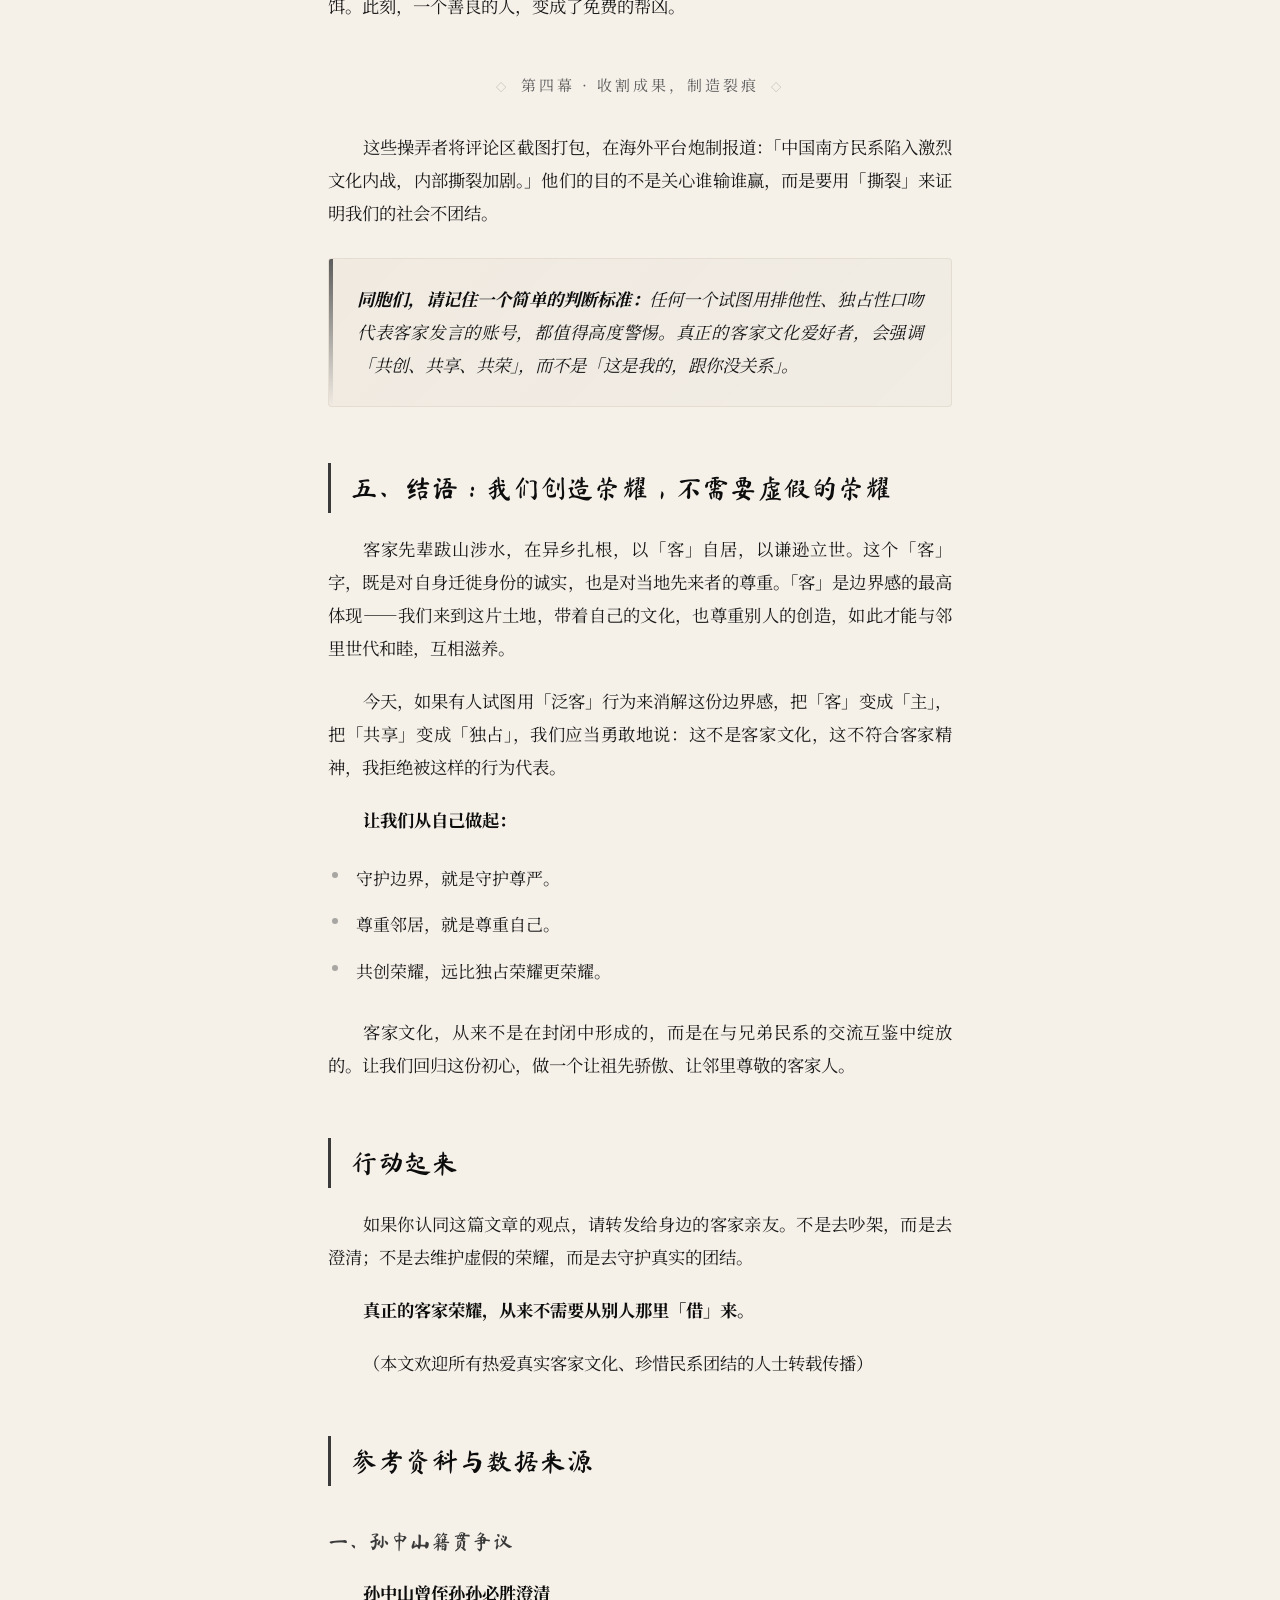
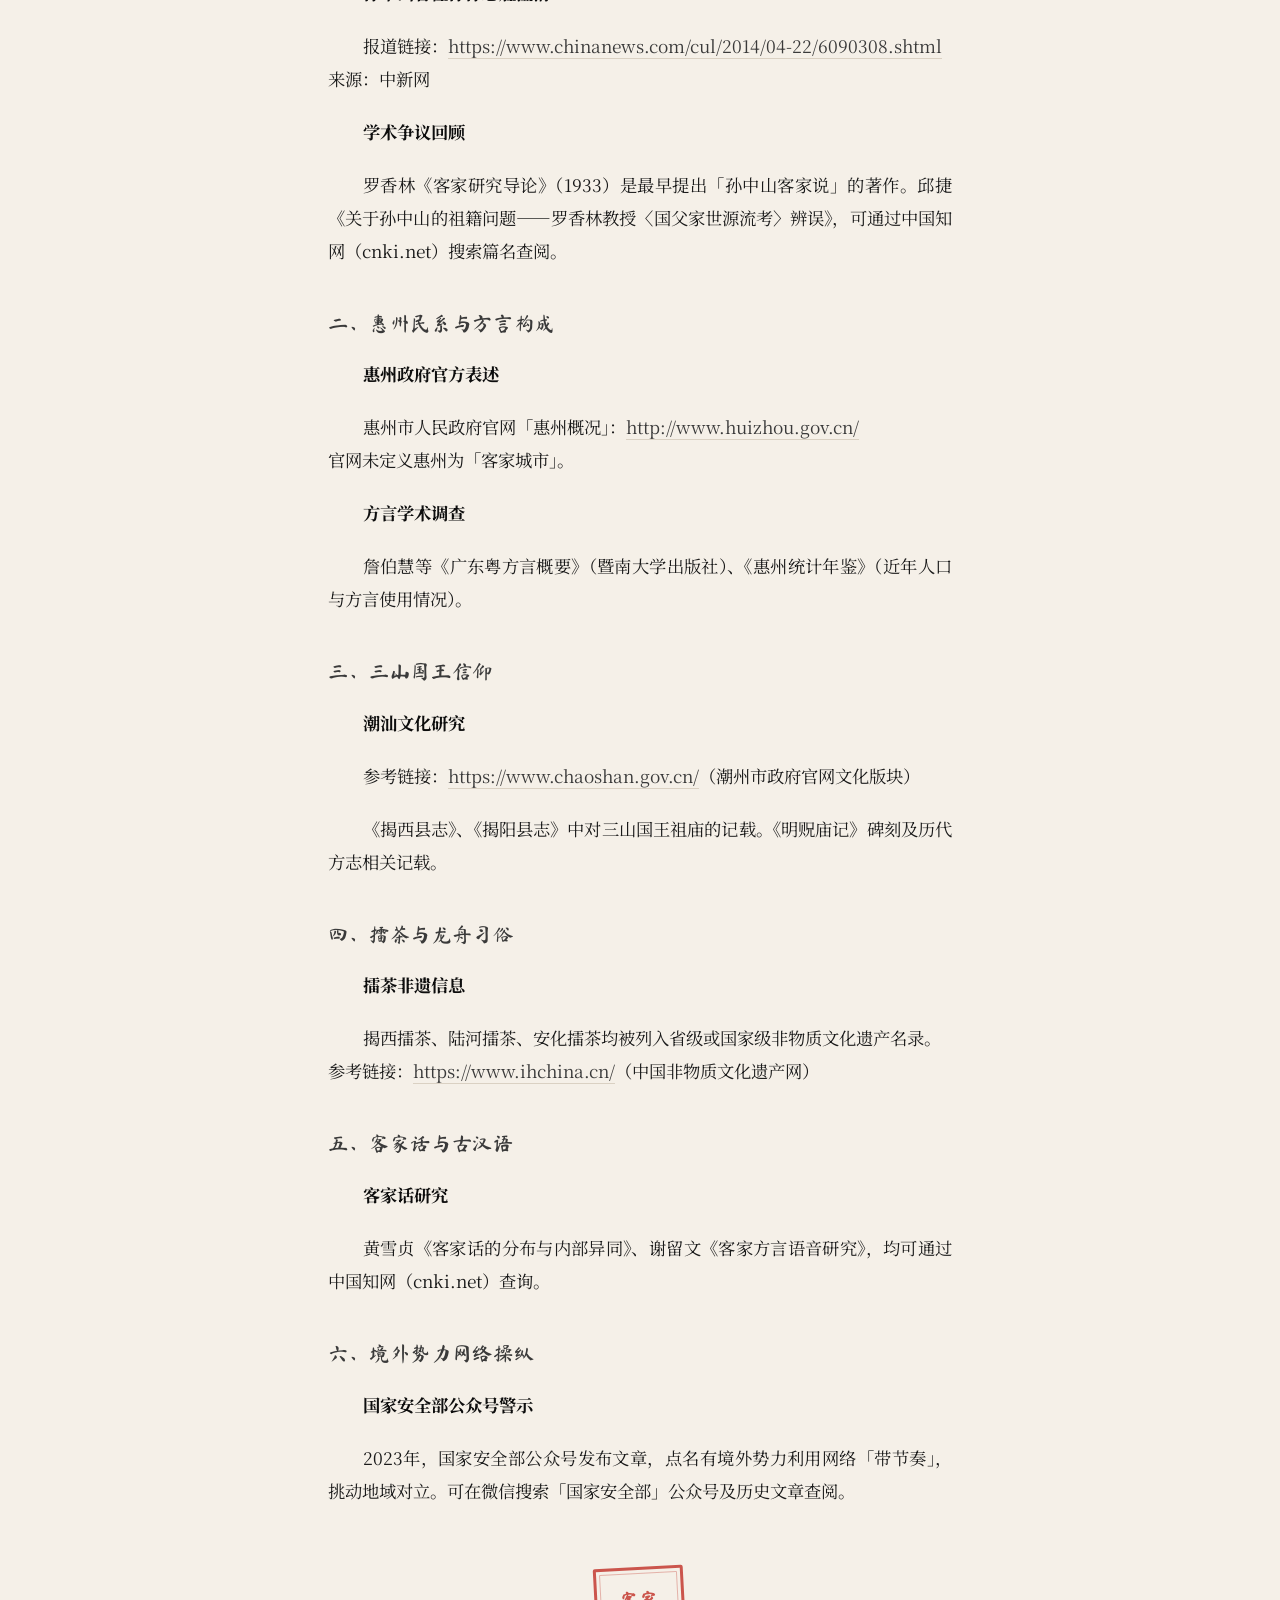
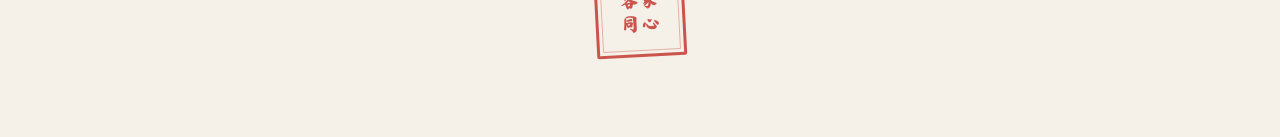
==== commit 915d07cb: "feat: 大幅扩充文章内容 — 六大行为案例、边界感、四不原则、参考资料 - 新增第5项「语言同化」和第6项「称呼冒犯」行为 - 各项新增详细案例（孙中山、惠州、三山国王、擂茶龙舟、方言归属、称呼冒" ====
--- a/index.html
+++ b/index.html
@@ -35,7 +35,7 @@
   <!-- Ink Splatter Decorations -->
   <div class="ink-splatter" style="top:12%;left:5%;" aria-hidden="true"></div>
   <div class="ink-splatter" style="top:35%;right:8%;" aria-hidden="true"></div>
-  <div class="ink-splatter" style="top:60%;left:12%;" aria-hidden="true"></div>
+  <div class="ink-splatter" style="top:65%;left:10%;" aria-hidden="true"></div>
 
   <!-- Hero -->
   <header class="hero">
@@ -57,21 +57,81 @@
         <p>但今天，我想以同为客家人的身份，和所有客家同胞说几句心里话。这些话不针对任何人，只针对一种行为。我们把它称为<strong>「泛客」行为</strong>。</p>
       </div>
 
-      <!-- 什么是泛客行为 -->
-      <h2 class="first-h2 ink-reveal">什么是「泛客」行为？</h2>
+      <!-- 一、什么是泛客行为 -->
+      <h2 class="first-h2 ink-reveal">一、什么是「泛客」行为？</h2>
       <div class="ink-reveal">
         <p>它不是指普通的客家人，而是一种将客家文化边界无限扩大、独占共享文化的错误叙事方式。具体表现为：</p>
-        <ul>
-          <li><strong>名人绑架：</strong>将孙中山先生等已有明确史料、后人辟谣的人物，单方面编辑成客家人。</li>
-          <li><strong>地域独占：</strong>将惠州这样多民系共存的城市，在网络宣传中简单化为「客家城市」，无视同样生活在此的广府、潮汕等兄弟姐妹。</li>
-          <li><strong>神明「抢注」：</strong>将三山国王等在潮汕、闽南广泛信仰的区域性神明，说成是客家专属神明。</li>
-          <li><strong>文化圈占：</strong>将擂茶、龙舟等多民系共享的习俗，冠以「客家擂茶」「客家龙舟」的名号，制造独占印象。</li>
-        </ul>
-        <p>这种行为，看似在为客家「争光」，实则是在给全体客家人<strong>「招黑」</strong>。</p>
-      </div>
-
-      <!-- 为什么伤害最深的是客家人自己 -->
-      <h2 class="ink-reveal">为什么说它伤害最深的是客家人自己？</h2>
+      </div>
+
+      <!-- 1. 名人绑架 -->
+      <h3 class="ink-reveal">1. 名人绑架</h3>
+      <div class="ink-reveal">
+        <p>将历史上已有明确籍贯归属的人物，单方面编辑成客家人。</p>
+        <blockquote>
+          <p><strong>【案例：孙中山籍贯争议】</strong></p>
+          <p>关于孙中山先生的籍贯，其家族谱系和本人生前自述均为广东香山（今中山市）广府人。1942年，其子孙科在《八十述略》中明确追溯先祖为「香山孙氏」。罗香林教授于1933年提出「孙中山是客家人」的假说，主要依据是紫金县孙氏族谱的间接推断，但该说并未得到孙氏家族的认可。2014年，孙中山曾侄孙孙必胜在接受媒体采访时再次澄清：「我们孙家不是客家人，是广府人。」</p>
+          <p>这一案例说明，学术假说与家族自认是两回事，后人和家族的明确表态应当被尊重。</p>
+        </blockquote>
+      </div>
+
+      <!-- 2. 地域独占 -->
+      <h3 class="ink-reveal">2. 地域独占</h3>
+      <div class="ink-reveal">
+        <p>将一个多民系共存的城市，在网络宣传中简化为单一的客家标签。</p>
+        <blockquote>
+          <p><strong>【案例：惠州是否「客家城市」？】</strong></p>
+          <p>惠州市是广东省内典型的多民系聚居城市。据《惠州统计年鉴》及相关学术调查，惠州境内主要方言包括客家话、惠州话（属粤语莞宝片）、福佬话（闽南语潮汕片分支）、军声等。惠州话使用人口广泛，而客家话主要分布在惠阳、惠东、博罗等区域。惠州城区本身是多方言并存地带，不存在某一方言占绝对多数。</p>
+          <p>惠州市政府官网的「惠州概况」中，使用的是「惠州是国家历史文化名城」的综合性表述，并未定义为「客家城市」。将惠州简单等同于「客家城市」，既不符合事实，也对其他方言群体构成冒犯。</p>
+        </blockquote>
+      </div>
+
+      <!-- 3. 神明抢注 -->
+      <h3 class="ink-reveal">3. 神明「抢注」</h3>
+      <div class="ink-reveal">
+        <p>将多民系共同信仰的神明，说成是客家的专属神明。</p>
+        <blockquote>
+          <p><strong>【案例：三山国王信仰】</strong></p>
+          <p>三山国王信仰起源于隋代，距今已有1400余年历史。其祖庙在广东省揭阳市揭西县河婆镇，地处潮汕地区。据《明贶庙记》等史料记载，三山国王信仰最初是潮州府（涵盖今潮汕及周边）的地方神祇。随着历史上客家先民的迁徙，该信仰被带入客家聚居区并广泛传播。</p>
+          <p>潮汕文化研究学者明确指出，三山国王是「粤东潮汕地区最为普及的民间信仰之一」，客家人是后来接受并传播了这一信仰。正确的表述是「三山国王是潮汕和客家人民共同的民间信仰」，而非「客家神明」。</p>
+        </blockquote>
+      </div>
+
+      <!-- 4. 文化圈占 -->
+      <h3 class="ink-reveal">4. 文化圈占</h3>
+      <div class="ink-reveal">
+        <p>将擂茶、龙舟等多民系共享的习俗，冠以「客家擂茶」「客家龙舟」的名号。</p>
+        <blockquote>
+          <p><strong>【案例：擂茶与龙舟】</strong></p>
+          <p><strong>擂茶：</strong>这一饮食习俗在中国南方广泛存在，湖南、江西、福建、广东、台湾等地均有分布。广东的揭西擂茶、陆河擂茶、湖南的安化擂茶等均被列为非物质文化遗产。它起源于中原地区，随不同时期、不同方向的迁徙而传播，是多民系共同保存的古老食俗。任何单一民系都不应将其独占。</p>
+          <p><strong>龙舟：</strong>龙舟竞渡是中国广泛存在的民俗活动，广东尤盛。广州、佛山、顺德、潮汕各地均有深厚的龙舟传统，客家人聚居区同样参与。龙舟文化的归属是地域性的、全国性的，而非某特定民系独有。</p>
+        </blockquote>
+      </div>
+
+      <!-- 5. 语言同化 -->
+      <h3 class="ink-reveal">5. 语言同化</h3>
+      <div class="ink-reveal">
+        <p>因为客家话保留了较多古汉语特征，与部分方言有相似之处，便声称「某地方言其实是客家话的一种」，或因能听懂一二就认为对方「原本是客家人」。</p>
+        <blockquote>
+          <p><strong>【案例：方言归属与语言尊重】</strong></p>
+          <p>客家话属于汉语十大方言之一，因其形成于南迁过程中，确实保留了较多中古汉语特征。而南方诸方言，如粤语、闽南语、赣语等，同样因历史原因保留了丰富的古汉语层次。不同方言之间的相似词汇，往往源于共同的古汉语底层，或长期语言接触的相互影响。</p>
+          <p>语言学界判定方言归属有严格的音韵学标准（如浊音清化规律、声调演变等），不能仅凭听感或个别词汇的相似而下结论。声称他人的方言「其实就是客家话」，是一种严重的语言沙文主义，极容易引发对方言群体的情感伤害。</p>
+        </blockquote>
+      </div>
+
+      <!-- 6. 称呼冒犯 -->
+      <h3 class="ink-reveal">6. 称呼冒犯</h3>
+      <div class="ink-reveal">
+        <p>使用客家中心主义的称谓去称呼其他民系及其语言，无视对方的自我认同和感受。</p>
+        <blockquote>
+          <p><strong>【特别提醒：关于「学佬/福佬」及「古」字的用法】</strong></p>
+          <p><strong>潮汕人说「潮汕话」，不是「学佬话」或「福佬话」：</strong>部分客家人习惯称潮汕人为「学佬」（或「福佬」），称其语言为「学佬话」。但潮汕人并不以此自称，且在多数语境下，这一称呼带有他者化的冒犯意味。请直接使用「潮汕人」和「潮汕话」这一对方认可的正式称呼。尊重他人的自称，是尊重的起点。</p>
+          <p><strong>慎用客家词汇「古」称呼他人：</strong>在客家话中，「古」常用于称呼男孩子或雄性动物（如「阿古」「某某古」），在族群内部带有亲昵色彩。但潮汕话中没有这种用法，若对潮汕人使用「古」称呼，对方可能理解为「骂人是雄性动物」，造成严重的文化误解和冒犯。</p>
+          <p>尊重文化差异，是边界感的基础。</p>
+        </blockquote>
+      </div>
+
+      <!-- 二、为什么伤害最深的是客家人自己 -->
+      <h2 class="ink-reveal">二、为什么说它伤害最深的是客家人自己？</h2>
 
       <h3 class="ink-reveal">第一，它让少数人的虚荣，让全体客家人买单。</h3>
       <div class="ink-reveal">
@@ -88,8 +148,15 @@
         <p>客家精神的核心是<strong>「敬祖睦邻」</strong>。我们敬重祖先，所以更要尊重历史的真实；我们和睦邻里，所以绝不能干出独占共享文化、伤害邻里感情的事。任何破坏「睦邻」的行为，本质上都是对客家精神的背叛。</p>
       </div>
 
-      <!-- 号召统一战线 -->
-      <h2 class="ink-reveal">号召统一战线：有智慧的客家人，请一起站出来</h2>
+      <h3 class="ink-reveal">第四，它暴露了致命的「边界感缺失」，让我们从「客人」变成「冒犯者」。</h3>
+      <div class="ink-reveal">
+        <p>我们是客家人，「客」是我们的根。先辈以「客」自居，表达的是一种谦逊：我们是后来者，我们尊重这片土地和先来的邻居。这份谦逊，让我们在数百年的迁徙中赢得了接纳和尊重。</p>
+        <p>但「泛客」行为，恰恰抛弃了这份谦逊。把别人的文化说成自己的，把别人的语言归入自己的谱系——这不是热情，是冒犯；不是团结，是霸道。试想，如果一个外来者住进你家，然后宣称你家的客厅是他家的祖产，你作何感受？</p>
+        <p><strong>边界感，是每个客家人应有的基本品质。</strong>尊重当地、尊重文化、尊重他人的历史创造，这不应该需要别人来提醒，而应该是我们刻在骨子里的教养。失去了边界感，「客」字就失去了灵魂。</p>
+      </div>
+
+      <!-- 三、号召统一战线 -->
+      <h2 class="ink-reveal">三、号召统一战线：有智慧的客家人，请一起站出来</h2>
       <div class="ink-reveal">
         <p>我们要清醒地看到：少数人被虚荣心带节奏，一些不明真相的同胞为了「维护集体」而帮腔，这让问题反复发酵。</p>
         <p>现在，是时候建立一个统一战线了——不是去攻击任何人，而是一起抵制「泛客」行为本身。</p>
@@ -101,12 +168,13 @@
 
       <h3 class="ink-reveal">具体可以这样做：</h3>
 
-      <h3 class="ink-reveal">1. 建立「三不」原则，从自己做起：</h3>
+      <h3 class="ink-reveal">1. 建立「四不」原则，从自己做起：</h3>
       <div class="ink-reveal">
         <ul>
           <li><strong>不独占：</strong>说「我们客家人也擂茶、也划龙舟」，不说「擂茶是客家文化」「龙舟是客家龙舟」。</li>
-          <li><strong>不绑架：</strong>不将任何有争议的历史人物强行纳入客家谱系。</li>
+          <li><strong>不绑架：</strong>不将任何有争议的历史人物强行纳入客家谱系。尊重本人和家族的自认，尊重已有的史料共识。</li>
           <li><strong>不简化地域：</strong>说「惠州是客家人的重要聚居地之一」，不说「惠州是客家城市」。</li>
+          <li><strong>不语言同化：</strong>客家话有古汉语活化石的美誉，这值得我们自豪。但听感相似不等于同根同源。正确的方式是「你们的话和我们有些像，很有缘分」，而不是「你们讲的其实就是客家话」。前者是交流，后者是冒犯。</li>
         </ul>
       </div>
 
@@ -124,21 +192,30 @@
         <p>与其在网上争论「这个是不是客家的」，不如去做更有价值的事：记录围屋故事、整理家族迁徙史、教孩子唱一首客家山歌。这些才是别人拿不走、我们独有的珍宝。</p>
       </div>
 
-      <!-- 警惕幕后 -->
-      <h2 class="ink-reveal">警惕幕后：看清那些「带节奏」的手</h2>
+      <!-- 四、警惕幕后 -->
+      <h2 class="ink-reveal">四、警惕幕后：看清那些「带节奏」的手</h2>
       <div class="ink-reveal">
         <p>为什么「泛客」话题会反复被挑起？我们需要看清一个真相：<strong>有人在利用我们的朴素感情，以极低的成本破坏我们的团结。</strong></p>
+      </div>
+
+      <blockquote class="ink-reveal">
+        <p><strong>【背景：境外势力操纵网络舆情的已知模式】</strong></p>
+        <p>近年来，国家安全部门多次通报，有境外势力利用网络平台，刻意放大中国内部的地域差异和文化差异话题，试图制造社会撕裂。其典型操作模式已被公开披露：境外非政府组织（NGO）或情报机构通过资助所谓的「文化研究」「语言保护」项目，在社交媒体上扶持极端言论账号，系统性地激化地域矛盾。</p>
+        <p>2023年，国家安全部公众号明确警示，有境外势力利用网络「带节奏」，挑动地域对立，破坏社会和谐稳定。</p>
+      </blockquote>
+
+      <div class="ink-reveal">
         <p>一个典型的操纵剧本是这样的：</p>
       </div>
 
       <div class="scene-marker ink-reveal">第一幕 · 投放「种子」</div>
       <div class="ink-reveal">
-        <p>别有用心者（可能是境外势力，也可能是追逐流量的灰产）注册一批「幽灵账号」，伪装成「狂热客家粉丝」，在视频评论区、贴吧、知乎等地抛出引战言论：「XX就是我们客家的，不服来辩！」</p>
+        <p>别有用心者注册「幽灵账号」，伪装成「狂热客家粉丝」，在视频评论区、贴吧、知乎、抖音等地抛出引战言论：「XX就是我们客家的，不服来辩！」「孙中山就是客家人，不接受反驳！」他们还会利用语言话题，声称「粤语/闽南语里有多少词汇和客家话一样，证明他们本来就是客家人」，激化语言群体间的矛盾。</p>
       </div>
 
       <div class="scene-marker ink-reveal">第二幕 · 交叉扮演，制造对攻</div>
       <div class="ink-reveal">
-        <p>同一批人，立刻换上另一批账号，伪装成被激怒的「广府人」「潮汕人」，用最激烈的语言反击：「客家人又来抢了！」左右互搏之下，一场虚假的「民系大战」就此点燃。</p>
+        <p>同一批人，立刻换上另一批账号，伪装成被激怒的「广府人」「潮汕人」，用最激烈的语言反击：「客家人又来抢了！要脸吗？」左右互搏之下，一场虚假的「民系大战」就此点燃。</p>
       </div>
 
       <div class="scene-marker ink-reveal">第三幕 · 裹挟真正的客家人入局</div>
@@ -155,11 +232,11 @@
         <p><strong>同胞们，请记住一个简单的判断标准：</strong>任何一个试图用排他性、独占性口吻代表客家发言的账号，都值得高度警惕。真正的客家文化爱好者，会强调「共创、共享、共荣」，而不是「这是我的，跟你没关系」。</p>
       </blockquote>
 
-      <!-- 结语 -->
-      <h2 class="ink-reveal">结语：我们创造荣耀，不需要虚假的荣耀</h2>
-      <div class="ink-reveal">
-        <p>客家先辈跋山涉水，在异乡扎根，与周边民系和睦相处数百年。这种「和而不同、美美与共」的智慧，才是我们最宝贵的遗产。</p>
-        <p>今天，如果有人试图用「泛客」行为来破坏这份遗产，我们应当勇敢地说：这不是客家文化，这不符合客家精神，我拒绝被这样的行为代表。</p>
+      <!-- 五、结语 -->
+      <h2 class="ink-reveal">五、结语：我们创造荣耀，不需要虚假的荣耀</h2>
+      <div class="ink-reveal">
+        <p>客家先辈跋山涉水，在异乡扎根，以「客」自居，以谦逊立世。这个「客」字，既是对自身迁徙身份的诚实，也是对当地先来者的尊重。「客」是边界感的最高体现——我们来到这片土地，带着自己的文化，也尊重别人的创造，如此才能与邻里世代和睦，互相滋养。</p>
+        <p>今天，如果有人试图用「泛客」行为来消解这份边界感，把「客」变成「主」，把「共享」变成「独占」，我们应当勇敢地说：这不是客家文化，这不符合客家精神，我拒绝被这样的行为代表。</p>
       </div>
 
       <div class="ink-reveal">
@@ -182,6 +259,54 @@
         <p><strong>真正的客家荣耀，从来不需要从别人那里「借」来。</strong></p>
       </div>
 
+      <div class="ink-reveal">
+        <p>（本文欢迎所有热爱真实客家文化、珍惜民系团结的人士转载传播）</p>
+      </div>
+
+      <!-- 参考资料 -->
+      <h2 class="ink-reveal">参考资料与数据来源</h2>
+
+      <h3 class="ink-reveal">一、孙中山籍贯争议</h3>
+      <div class="ink-reveal">
+        <p><strong>孙中山曾侄孙孙必胜澄清</strong></p>
+        <p>报道链接：<a href="https://www.chinanews.com/cul/2014/04-22/6090308.shtml" target="_blank" rel="noopener">https://www.chinanews.com/cul/2014/04-22/6090308.shtml</a><br>来源：中新网</p>
+        <p><strong>学术争议回顾</strong></p>
+        <p>罗香林《客家研究导论》（1933）是最早提出「孙中山客家说」的著作。邱捷《关于孙中山的祖籍问题——罗香林教授〈国父家世源流考〉辨误》，可通过中国知网（cnki.net）搜索篇名查阅。</p>
+      </div>
+
+      <h3 class="ink-reveal">二、惠州民系与方言构成</h3>
+      <div class="ink-reveal">
+        <p><strong>惠州政府官方表述</strong></p>
+        <p>惠州市人民政府官网「惠州概况」：<a href="http://www.huizhou.gov.cn/" target="_blank" rel="noopener">http://www.huizhou.gov.cn/</a><br>官网未定义惠州为「客家城市」。</p>
+        <p><strong>方言学术调查</strong></p>
+        <p>詹伯慧等《广东粤方言概要》（暨南大学出版社）、《惠州统计年鉴》（近年人口与方言使用情况）。</p>
+      </div>
+
+      <h3 class="ink-reveal">三、三山国王信仰</h3>
+      <div class="ink-reveal">
+        <p><strong>潮汕文化研究</strong></p>
+        <p>参考链接：<a href="https://www.chaoshan.gov.cn/" target="_blank" rel="noopener">https://www.chaoshan.gov.cn/</a>（潮州市政府官网文化版块）</p>
+        <p>《揭西县志》、《揭阳县志》中对三山国王祖庙的记载。《明贶庙记》碑刻及历代方志相关记载。</p>
+      </div>
+
+      <h3 class="ink-reveal">四、擂茶与龙舟习俗</h3>
+      <div class="ink-reveal">
+        <p><strong>擂茶非遗信息</strong></p>
+        <p>揭西擂茶、陆河擂茶、安化擂茶均被列入省级或国家级非物质文化遗产名录。<br>参考链接：<a href="https://www.ihchina.cn/" target="_blank" rel="noopener">https://www.ihchina.cn/</a>（中国非物质文化遗产网）</p>
+      </div>
+
+      <h3 class="ink-reveal">五、客家话与古汉语</h3>
+      <div class="ink-reveal">
+        <p><strong>客家话研究</strong></p>
+        <p>黄雪贞《客家话的分布与内部异同》、谢留文《客家方言语音研究》，均可通过中国知网（cnki.net）查询。</p>
+      </div>
+
+      <h3 class="ink-reveal">六、境外势力网络操纵</h3>
+      <div class="ink-reveal">
+        <p><strong>国家安全部公众号警示</strong></p>
+        <p>2023年，国家安全部公众号发布文章，点名有境外势力利用网络「带节奏」，挑动地域对立。可在微信搜索「国家安全部」公众号及历史文章查阅。</p>
+      </div>
+
       <!-- 印章 -->
       <div class="seal ink-reveal">
         <div class="seal-stamp">
@@ -190,11 +315,6 @@
         </div>
       </div>
 
-      <!-- 文章尾部 -->
-      <div class="article-footer ink-reveal">
-        <p>（本文欢迎所有热爱真实客家文化、珍惜民系团结的人士转载传播）</p>
-      </div>
-
     </div>
   </article>
 
--- a/assets/css/style.css
+++ b/assets/css/style.css
@@ -178,7 +178,16 @@
   font-weight: 400;
 }
 
-/* ==== Article Content ==== */
+article a {
+  color: var(--ink-light);
+  text-decoration: none;
+  border-bottom: 1px solid rgba(139,115,85,0.25);
+  transition: color 0.2s, border-color 0.2s;
+}
+article a:hover {
+  color: var(--ink-heavy);
+  border-bottom-color: var(--ink-fade);
+}
 article {
   padding: 0 0 80px;
   position: relative;
